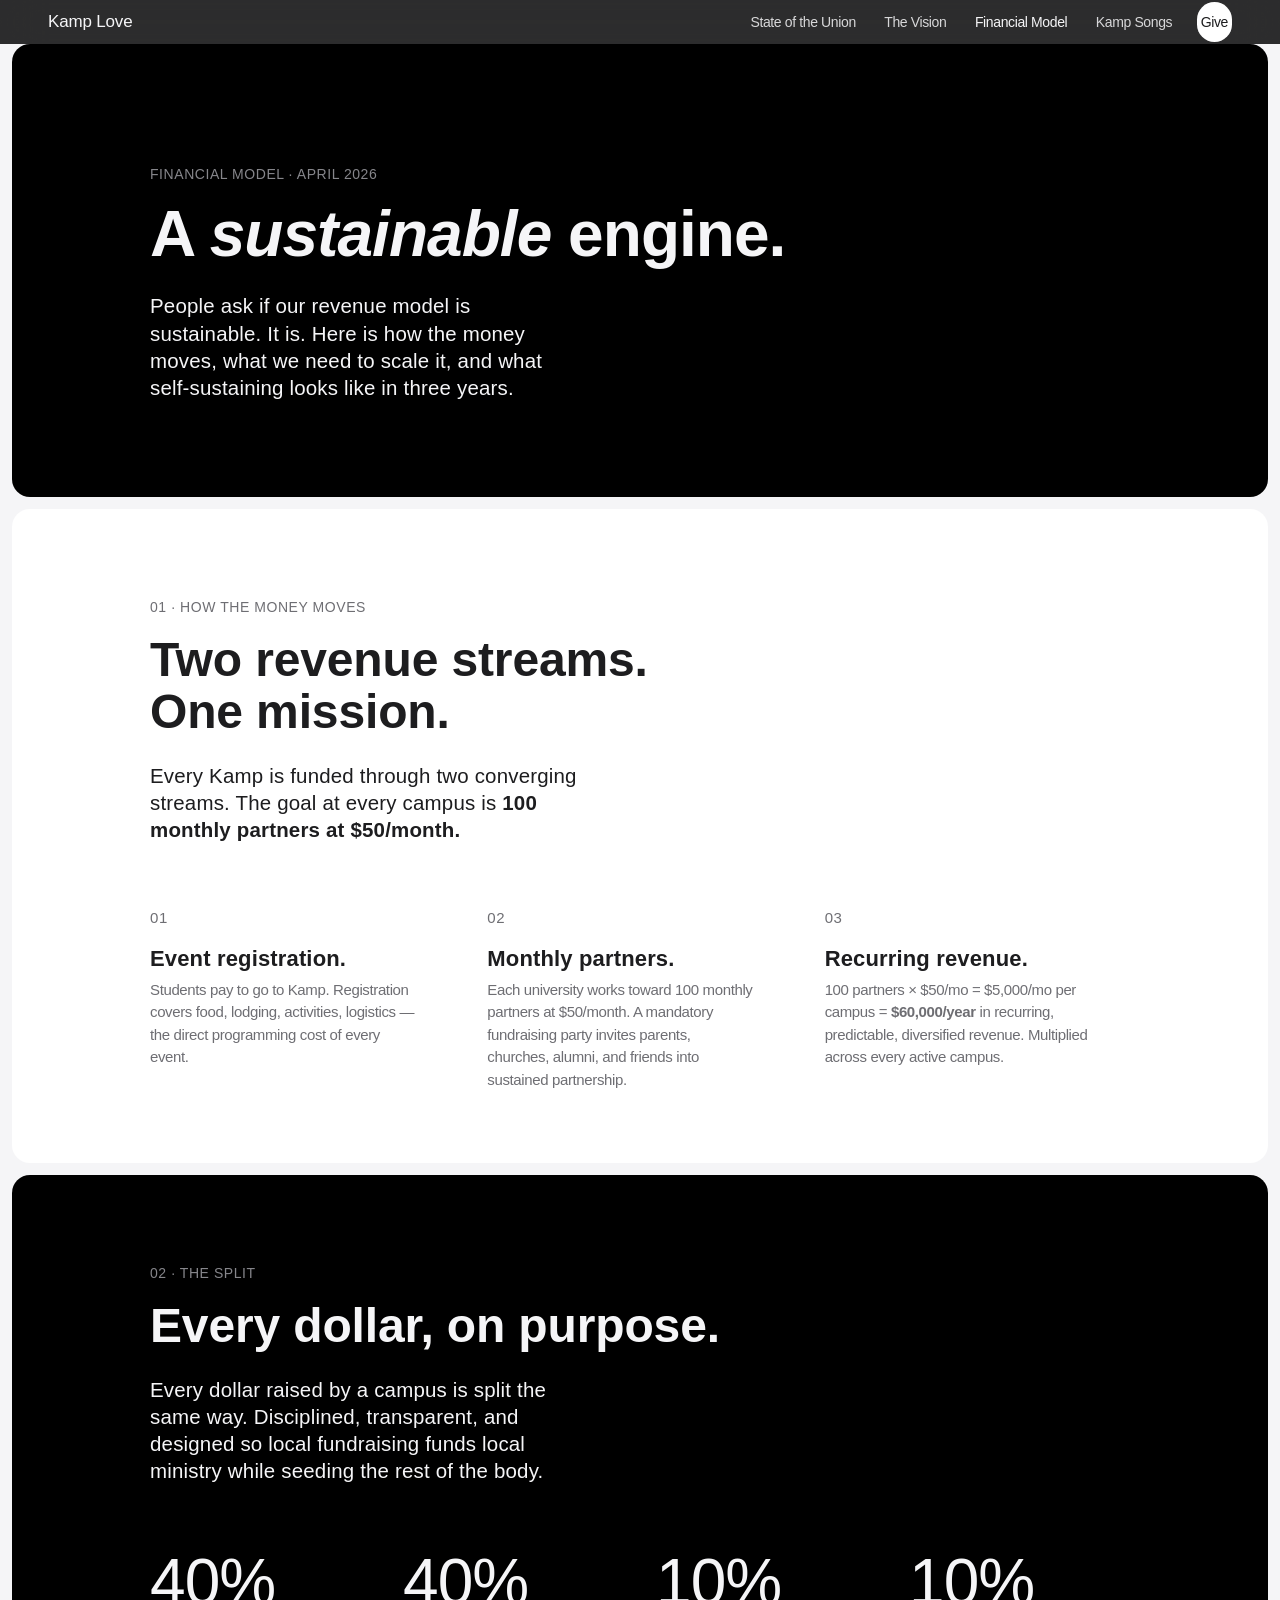
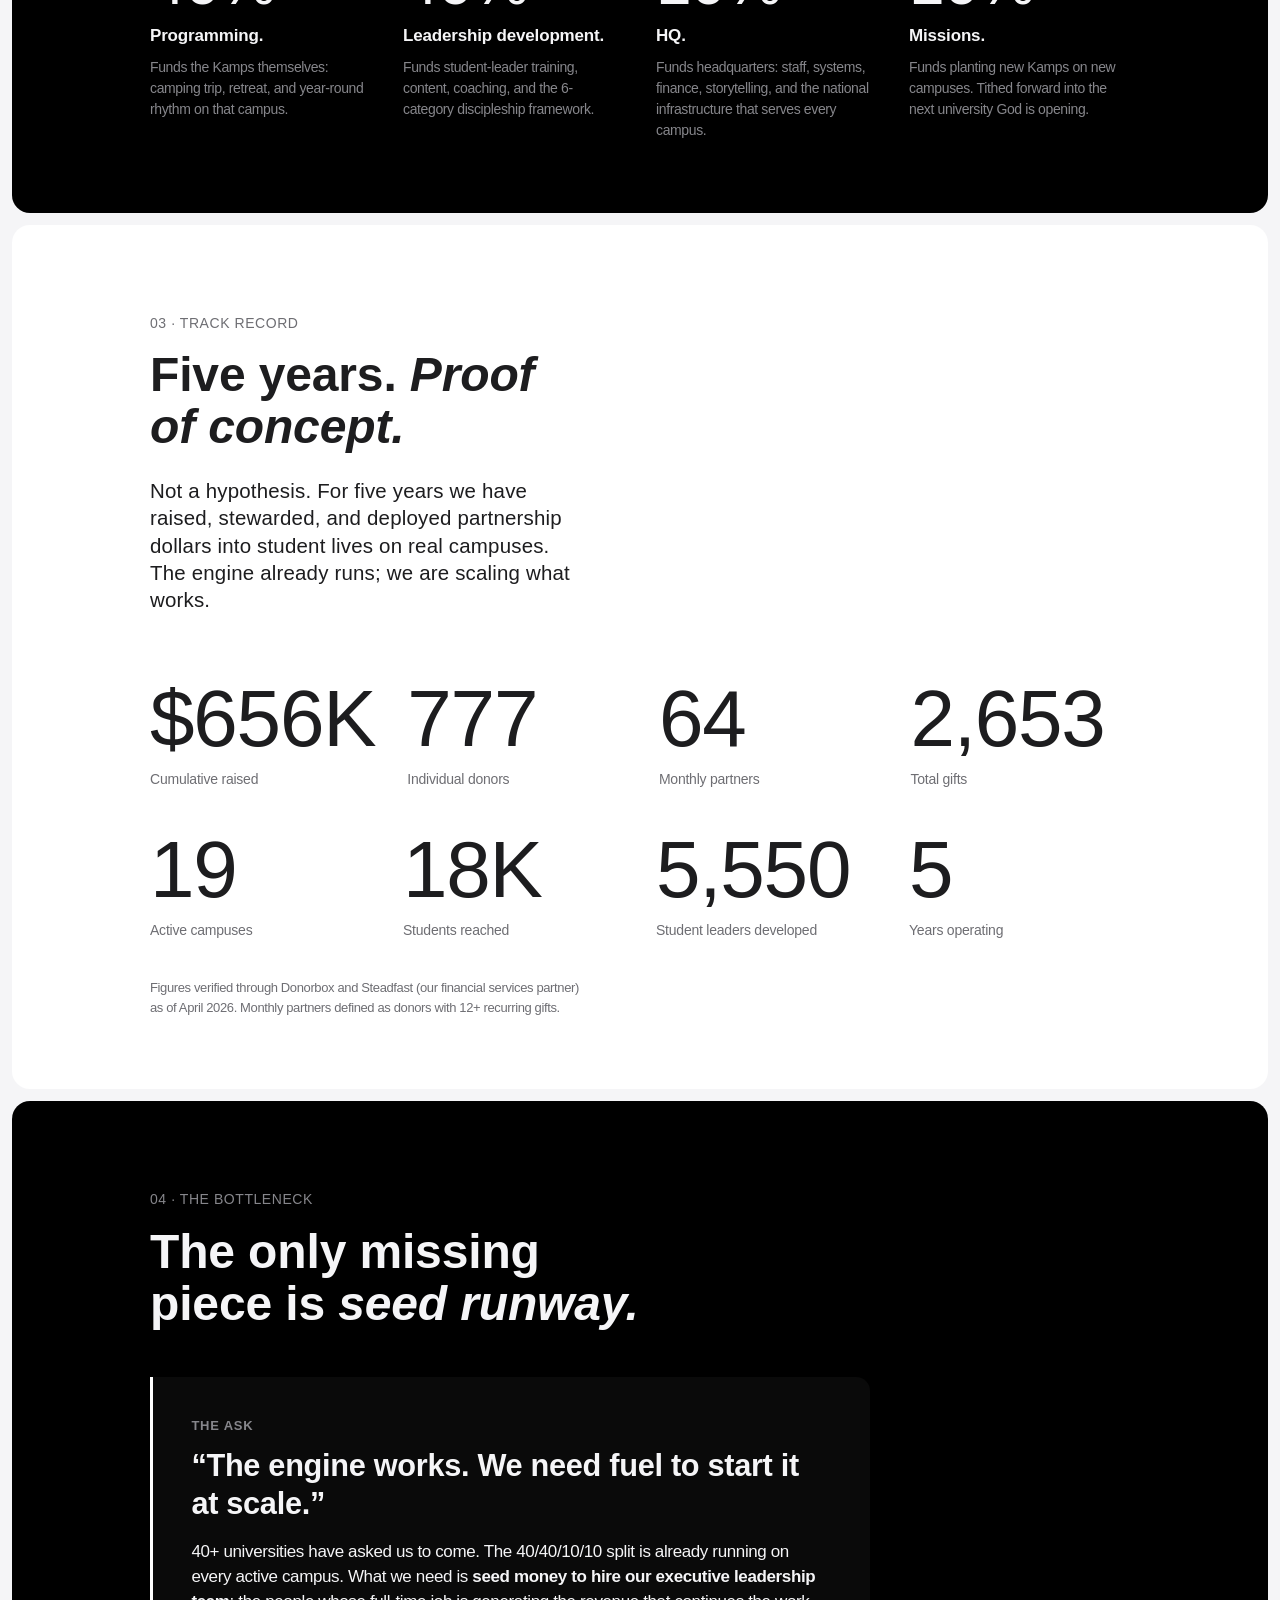
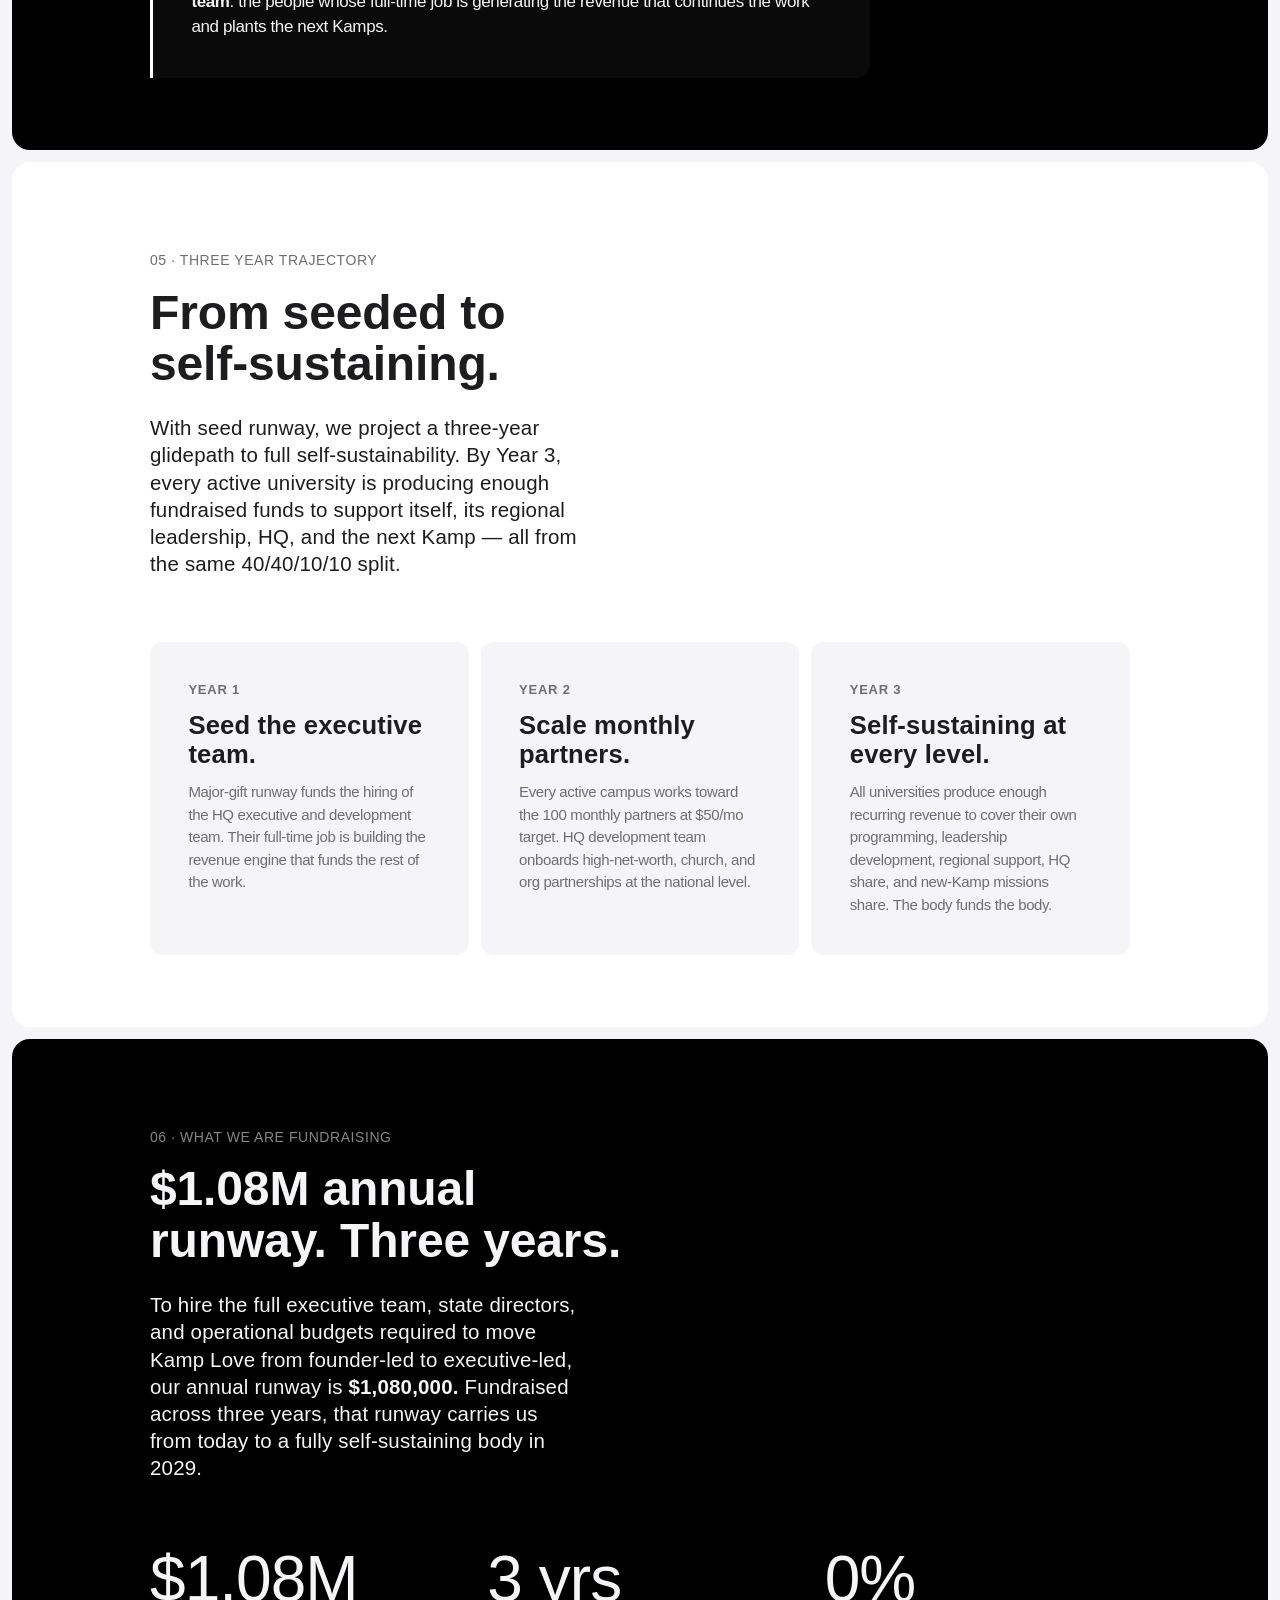
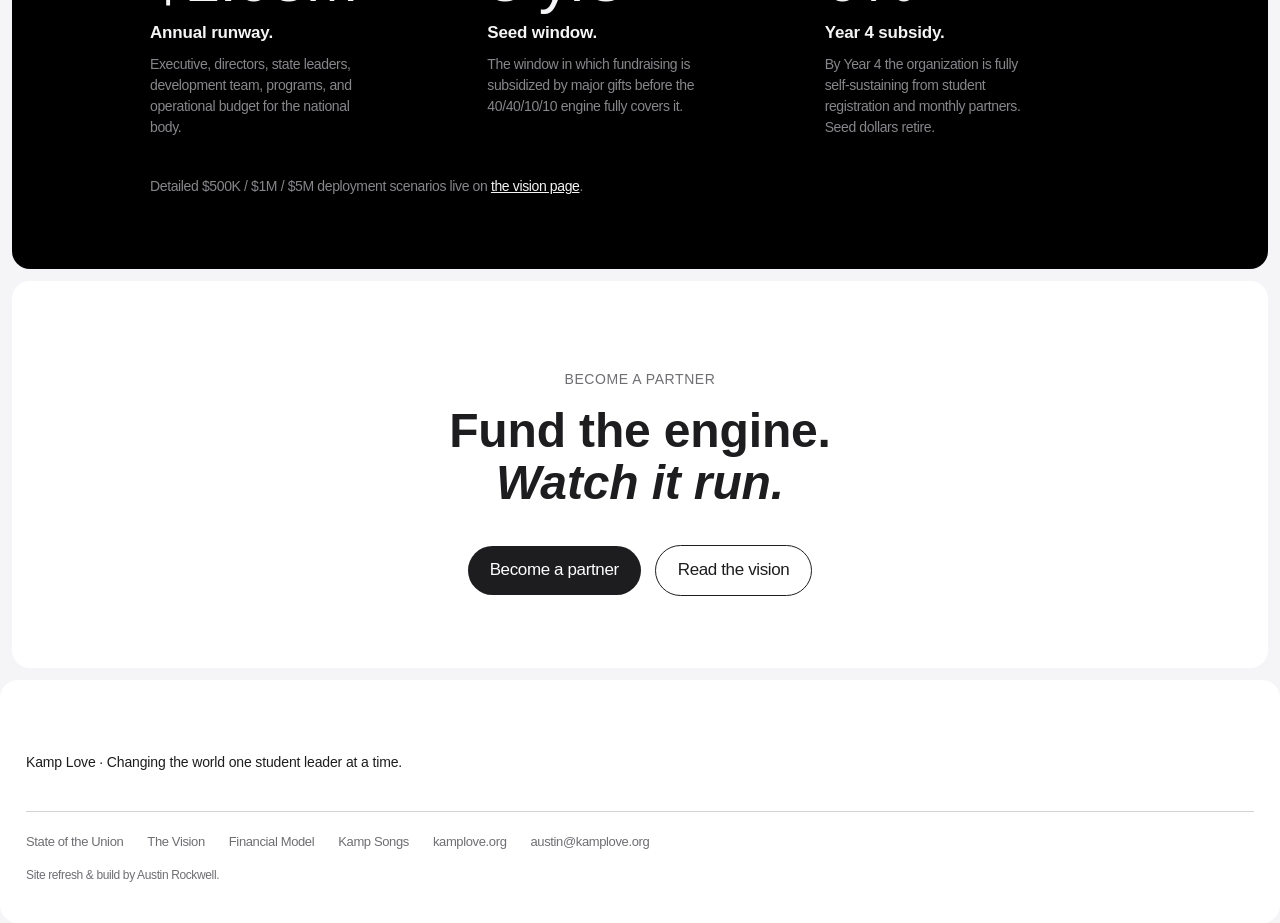
==== financial-model.html @ 6b105826 "Apply Apple-editorial taste profile redesign Rebuild all four pages (State of the Union, Vision, Fin" ====
<!doctype html>
<html lang="en">
<head>
<meta charset="utf-8">
<meta name="viewport" content="width=device-width,initial-scale=1">
<title>Kamp Love &mdash; Financial Model</title>
<meta name="description" content="The Kamp Love revenue engine. 100 monthly partners at $50/mo. The 40/40/10/10 split. A three-year glidepath to self-sustaining.">
<link rel="icon" href="https://cdn.prod.website-files.com/66d770a34f7bb47b876dfcc5/66d78a3b513117a1b3dc9fa3_okay2.png">
<link rel="stylesheet" href="style.css?v=1">
</head>
<body>

<a class="skip-link" href="#main">Skip to content</a>

<nav class="globalnav" aria-label="Global">
  <div class="globalnav-inner">
    <a href="index.html" class="globalnav-brand">Kamp Love</a>
    <button class="globalnav-toggle" aria-expanded="false" aria-controls="globalnav-menu" aria-label="Menu">
      <span></span><span></span><span></span>
    </button>
    <div class="globalnav-links" id="globalnav-menu">
      <a href="index.html">State of the Union</a>
      <a href="vision.html">The Vision</a>
      <a href="financial-model.html" class="is-current">Financial Model</a>
      <a href="kamp-songs.html">Kamp Songs</a>
      <a href="https://www.kamplove.org/give" class="globalnav-cta">Give</a>
    </div>
  </div>
</nav>

<main id="main" class="stack">

  <section class="tile dark hero">
    <div class="tile-inner">
      <p class="wordmark">Financial Model &middot; April 2026</p>
      <h1 class="headline xl">A <em>sustainable</em> engine.</h1>
      <p class="subhead">People ask if our revenue model is sustainable. It is. Here is how the money moves, what we need to scale it, and what self-sustaining looks like in three years.</p>
    </div>
  </section>

  <section class="tile">
    <div class="tile-inner">
      <p class="eyebrow">01 &middot; How The Money Moves</p>
      <h2 class="headline">Two revenue streams. One mission.</h2>
      <p class="subhead">Every Kamp is funded through two converging streams. The goal at every campus is <strong>100 monthly partners at $50/month.</strong></p>
      <div class="flow">
        <div class="step">
          <p class="spec-num">01</p>
          <h3>Event registration.</h3>
          <p>Students pay to go to Kamp. Registration covers food, lodging, activities, logistics &mdash; the direct programming cost of every event.</p>
        </div>
        <div class="step">
          <p class="spec-num">02</p>
          <h3>Monthly partners.</h3>
          <p>Each university works toward 100 monthly partners at $50/month. A mandatory fundraising party invites parents, churches, alumni, and friends into sustained partnership.</p>
        </div>
        <div class="step">
          <p class="spec-num">03</p>
          <h3>Recurring revenue.</h3>
          <p>100 partners &times; $50/mo = $5,000/mo per campus = <strong>$60,000/year</strong> in recurring, predictable, diversified revenue. Multiplied across every active campus.</p>
        </div>
      </div>
    </div>
  </section>

  <section class="tile dark">
    <div class="tile-inner">
      <p class="eyebrow">02 &middot; The Split</p>
      <h2 class="headline">Every dollar, on purpose.</h2>
      <p class="subhead">Every dollar raised by a campus is split the same way. Disciplined, transparent, and designed so local fundraising funds local ministry while seeding the rest of the body.</p>
      <div class="splits">
        <div class="b">
          <div class="pct">40%</div>
          <div class="nm">Programming.</div>
          <p>Funds the Kamps themselves: camping trip, retreat, and year-round rhythm on that campus.</p>
        </div>
        <div class="b">
          <div class="pct">40%</div>
          <div class="nm">Leadership development.</div>
          <p>Funds student-leader training, content, coaching, and the 6-category discipleship framework.</p>
        </div>
        <div class="b">
          <div class="pct">10%</div>
          <div class="nm">HQ.</div>
          <p>Funds headquarters: staff, systems, finance, storytelling, and the national infrastructure that serves every campus.</p>
        </div>
        <div class="b">
          <div class="pct">10%</div>
          <div class="nm">Missions.</div>
          <p>Funds planting new Kamps on new campuses. Tithed forward into the next university God is opening.</p>
        </div>
      </div>
    </div>
  </section>

  <section class="tile">
    <div class="tile-inner">
      <p class="eyebrow">03 &middot; Track Record</p>
      <h2 class="headline">Five years. <em>Proof of concept.</em></h2>
      <p class="subhead">Not a hypothesis. For five years we have raised, stewarded, and deployed partnership dollars into student lives on real campuses. The engine already runs; we are scaling what works.</p>
      <div class="stats">
        <div class="stat"><div class="n">$656K</div><div class="l">Cumulative raised</div></div>
        <div class="stat"><div class="n">777</div><div class="l">Individual donors</div></div>
        <div class="stat"><div class="n">64</div><div class="l">Monthly partners</div></div>
        <div class="stat"><div class="n">2,653</div><div class="l">Total gifts</div></div>
      </div>
      <div class="stats" style="margin-top:clamp(24px,3vw,40px)">
        <div class="stat"><div class="n">19</div><div class="l">Active campuses</div></div>
        <div class="stat"><div class="n">18K</div><div class="l">Students reached</div></div>
        <div class="stat"><div class="n">5,550</div><div class="l">Student leaders developed</div></div>
        <div class="stat"><div class="n">5</div><div class="l">Years operating</div></div>
      </div>
      <p class="footnote">Figures verified through Donorbox and Steadfast (our financial services partner) as of April 2026. Monthly partners defined as donors with 12+ recurring gifts.</p>
    </div>
  </section>

  <section class="tile dark">
    <div class="tile-inner">
      <p class="eyebrow">04 &middot; The Bottleneck</p>
      <h2 class="headline">The only missing piece is <em>seed runway.</em></h2>
      <div class="callout">
        <div class="tag">The Ask</div>
        <div class="big">&ldquo;The engine works. We need fuel to start it at scale.&rdquo;</div>
        <p>40+ universities have asked us to come. The 40/40/10/10 split is already running on every active campus. What we need is <strong>seed money to hire our executive leadership team</strong>: the people whose full-time job is generating the revenue that continues the work and plants the next Kamps.</p>
      </div>
    </div>
  </section>

  <section class="tile">
    <div class="tile-inner">
      <p class="eyebrow">05 &middot; Three Year Trajectory</p>
      <h2 class="headline">From seeded to self-sustaining.</h2>
      <p class="subhead">With seed runway, we project a three-year glidepath to full self-sustainability. By Year 3, every active university is producing enough fundraised funds to support itself, its regional leadership, HQ, and the next Kamp &mdash; all from the same 40/40/10/10 split.</p>
      <div class="traj">
        <div class="y">
          <div class="yr">Year 1</div>
          <div class="head">Seed the executive team.</div>
          <p>Major-gift runway funds the hiring of the HQ executive and development team. Their full-time job is building the revenue engine that funds the rest of the work.</p>
        </div>
        <div class="y">
          <div class="yr">Year 2</div>
          <div class="head">Scale monthly partners.</div>
          <p>Every active campus works toward the 100 monthly partners at $50/mo target. HQ development team onboards high-net-worth, church, and org partnerships at the national level.</p>
        </div>
        <div class="y">
          <div class="yr">Year 3</div>
          <div class="head">Self-sustaining at every level.</div>
          <p>All universities produce enough recurring revenue to cover their own programming, leadership development, regional support, HQ share, and new-Kamp missions share. The body funds the body.</p>
        </div>
      </div>
    </div>
  </section>

  <section class="tile dark">
    <div class="tile-inner">
      <p class="eyebrow">06 &middot; What We Are Fundraising</p>
      <h2 class="headline">$1.08M annual runway. Three years.</h2>
      <p class="subhead">To hire the full executive team, state directors, and operational budgets required to move Kamp Love from founder-led to executive-led, our annual runway is <strong>$1,080,000.</strong> Fundraised across three years, that runway carries us from today to a fully self-sustaining body in 2029.</p>
      <div class="splits three">
        <div class="b">
          <div class="pct">$1.08M</div>
          <div class="nm">Annual runway.</div>
          <p>Executive, directors, state leaders, development team, programs, and operational budget for the national body.</p>
        </div>
        <div class="b">
          <div class="pct">3 yrs</div>
          <div class="nm">Seed window.</div>
          <p>The window in which fundraising is subsidized by major gifts before the 40/40/10/10 engine fully covers it.</p>
        </div>
        <div class="b">
          <div class="pct">0%</div>
          <div class="nm">Year 4 subsidy.</div>
          <p>By Year 4 the organization is fully self-sustaining from student registration and monthly partners. Seed dollars retire.</p>
        </div>
      </div>
      <p class="section-note">Detailed $500K / $1M / $5M deployment scenarios live on <a href="vision.html#scenarios">the vision page</a>.</p>
    </div>
  </section>

  <section class="tile">
    <div class="tile-inner" style="text-align:center">
      <p class="eyebrow" style="text-align:center">Become a Partner</p>
      <h2 class="headline" style="margin:0 auto;max-width:22ch">Fund the engine. <em>Watch it run.</em></h2>
      <div class="cta-row" style="justify-content:center">
        <a class="pill" href="https://www.kamplove.org/give">Become a partner</a>
        <a class="pill ghost" href="vision.html">Read the vision</a>
      </div>
    </div>
  </section>

</main>

<footer class="foot">
  <div class="foot-inner">
    <p class="foot-line">Kamp Love &middot; Changing the world one student leader at a time.</p>
    <nav aria-label="Footer">
      <a href="index.html">State of the Union</a>
      <a href="vision.html">The Vision</a>
      <a href="financial-model.html">Financial Model</a>
      <a href="kamp-songs.html">Kamp Songs</a>
      <a href="https://www.kamplove.org/" target="_blank" rel="noopener">kamplove.org</a>
      <a href="mailto:austin@kamplove.org">austin@kamplove.org</a>
    </nav>
    <p class="foot-credit">Site refresh &amp; build by Austin Rockwell.</p>
  </div>
</footer>

<script src="js/site.js?v=1" defer></script>
</body>
</html>
---- style.css ----
/* Kamp Love · State of the Union — Apple-editorial register
   System fonts only. No external requests. No build step. */

:root {
  /* Apple-editorial taste profile tokens (mono-light register) */
  --bg: #f5f5f7;            /* page surface — warm gray */
  --bg-elevated: #ffffff;   /* white tiles */
  --bg-dark: #000000;
  --bg-graphite: #1d1d1f;

  --text: #1d1d1f;
  --text-on-dark: #f5f5f7;
  --dim: #6e6e73;
  --dim-on-dark: #86868b;

  --link: #1d1d1f;         /* mono-light: links = text color, underline differentiates */
  --link-hover: #424245;
  --rule: #d2d2d7;
  --rule-dark: #424245;

  --tile-radius: 18px;
  --tile-gap: 12px;
  --container-text: 653px;   /* taste-profile: reading column */
  --container-prose: 815px;
  --container: 980px;        /* media + general content */
  --container-wide: 1228px;  /* gallery */
  --container-nav: 1024px;

  --gap-component: 44px;     /* the rhythm unit */
  --gap-section: 52px;

  /* SF Pro stack — system fonts only */
  --font-display: -apple-system, BlinkMacSystemFont, "SF Pro Display",
        "Helvetica Neue", Helvetica, Arial, sans-serif;
  --font-text: -apple-system, BlinkMacSystemFont, "SF Pro Text",
        "Helvetica Neue", Helvetica, Arial, sans-serif;
  --sf: var(--font-text);

  /* Tracking tokens */
  --tk-display: -0.003em;
  --tk-display-xl: -0.015em;
  --tk-heading: 0.009em;
  --tk-body: -0.022em;
  --tk-body-lg: 0.012em;
  --tk-body-sm: -0.016em;
  --tk-eyebrow: 0.04em;

  --ease: cubic-bezier(0.22, 1, 0.36, 1);
}

*, *::before, *::after { box-sizing: border-box; margin: 0; padding: 0; }
html { -webkit-text-size-adjust: 100%; text-size-adjust: 100%; scroll-behavior: smooth; scroll-padding-top: 56px; }
body {
  font-family: var(--font-text);
  font-size: 17px;
  line-height: 1.47;
  letter-spacing: var(--tk-body);
  color: var(--text);
  background: var(--bg);
}
.tile.dark, .tile.graphite {
  -webkit-font-smoothing: antialiased;
  -moz-osx-font-smoothing: grayscale;
}
img { max-width: 100%; height: auto; display: block; }
a { color: inherit; text-decoration: none; }
button { font: inherit; cursor: pointer; background: none; border: 0; color: inherit; }
:focus-visible { outline: 2px solid var(--text); outline-offset: 3px; border-radius: 6px; }
.dark :focus-visible, .graphite :focus-visible { outline-color: #fff; }

/* SKIP LINK */
.skip-link {
  position: absolute; left: -9999px; top: 0; z-index: 200;
  background: var(--text); color: #fff;
  padding: 12px 18px; font-size: 14px; font-weight: 500;
  border-radius: 0 0 8px 0;
}
.skip-link:focus { left: 0; top: 0; }

/* GLOBAL NAV */
.globalnav {
  position: sticky; top: 0; z-index: 9999;
  background: rgba(0,0,0,0.82);
  backdrop-filter: saturate(180%) blur(20px);
  -webkit-backdrop-filter: saturate(180%) blur(20px);
  color: var(--text-on-dark);
  height: 44px;
  display: flex; align-items: center;
}
.globalnav-inner {
  max-width: var(--container-wide);
  margin: 0 auto; width: 100%;
  display: flex; align-items: center; justify-content: space-between;
  padding: 0 clamp(20px, 3vw, 22px);
  height: 100%;
  position: relative;
}
.globalnav-brand {
  font-size: clamp(15px, 1vw + 7px, 17px);
  font-weight: 500;
  letter-spacing: -0.01em;
  display: flex; align-items: center; gap: 8px;
}
.globalnav-links {
  display: flex; align-items: center;
  gap: clamp(8px, 1.6vw, 22px);
}
.globalnav-links a {
  font-size: clamp(12px, 1vw + 4px, 14px);
  font-weight: 400;
  opacity: 0.85;
  padding: 10px 4px;
  transition: opacity 0.2s ease;
  white-space: nowrap;
}
.globalnav-links a:hover, .globalnav-links a:focus-visible { opacity: 1; }
.globalnav-links a.is-current { opacity: 1; font-weight: 500; }
.globalnav-cta {
  font-size: clamp(12px, 1vw + 4px, 14px);
  background: #fff;
  color: var(--text);
  padding: 7px 14px;
  border-radius: 980px;
  font-weight: 500;
  opacity: 1 !important;
  transition: background 0.2s ease;
}
.globalnav-cta:hover { background: rgba(255,255,255,0.85); }
.globalnav-toggle {
  display: none;
  width: 36px; height: 36px;
  align-items: center; justify-content: center;
  position: relative;
}
.globalnav-toggle span {
  position: absolute; left: 8px; right: 8px; height: 1.5px;
  background: var(--text-on-dark);
  transition: transform 0.25s ease, opacity 0.2s ease, top 0.25s ease;
}
.globalnav-toggle span:nth-child(1) { top: 13px; }
.globalnav-toggle span:nth-child(2) { top: 19px; }
.globalnav-toggle span:nth-child(3) { top: 25px; }
.globalnav-toggle[aria-expanded="true"] span:nth-child(1) { top: 19px; transform: rotate(45deg); }
.globalnav-toggle[aria-expanded="true"] span:nth-child(2) { opacity: 0; }
.globalnav-toggle[aria-expanded="true"] span:nth-child(3) { top: 19px; transform: rotate(-45deg); }

@media (max-width: 980px) {
  .globalnav-toggle { display: flex; }
  .globalnav-links {
    position: absolute; top: 100%; left: 0; right: 0;
    flex-direction: column;
    align-items: stretch;
    gap: 0;
    background: rgba(0,0,0,0.96);
    backdrop-filter: saturate(180%) blur(20px);
    -webkit-backdrop-filter: saturate(180%) blur(20px);
    padding: 8px 0 16px;
    transform: translateY(-8px);
    opacity: 0; pointer-events: none;
    transition: opacity 0.2s ease, transform 0.2s ease;
  }
  .globalnav-links.is-open { transform: translateY(0); opacity: 1; pointer-events: auto; }
  .globalnav-links a {
    padding: 14px clamp(20px, 3vw, 22px);
    font-size: 17px;
    border-bottom: 1px solid rgba(255,255,255,0.08);
  }
}
@media (max-width: 480px) {
  .globalnav-cta { display: none; }
}

/* TILES — white elevated surface on warm-gray page bg */
.tile {
  background: var(--bg-elevated);
  color: var(--text);
  border-radius: var(--tile-radius);
  padding: clamp(56px, 7.5vw, 88px) clamp(20px, 3vw, 22px) clamp(44px, 6vw, 72px);
  margin-bottom: var(--tile-gap);
  overflow: hidden;
  position: relative;
}
.tile.compact {
  padding: clamp(48px, 5.5vw, 64px) clamp(20px, 3vw, 22px) clamp(40px, 5vw, 56px);
}
.tile.hero {
  padding: clamp(72px, 10vw, 120px) clamp(20px, 3vw, 22px) clamp(56px, 7.5vw, 96px);
}
.tile.hero-xl {
  padding: clamp(88px, 12vw, 140px) clamp(20px, 3vw, 22px) clamp(72px, 10vw, 120px);
}
.tile.dark { background: var(--bg-dark); color: var(--text-on-dark); }
.tile.graphite { background: var(--bg-graphite); color: var(--text-on-dark); }
.tile-inner {
  max-width: var(--container);
  margin: 0 auto;
}
.tile-inner.wide { max-width: var(--container-wide); }

.stack {
  padding: 0 clamp(0px, 1vw, 12px);
}
@media (min-width: 1080px) {
  .stack { padding: 0 clamp(8px, 1vw, 12px); }
}

/* TYPE */
.eyebrow, .wordmark {
  font-family: var(--font-text);
  font-size: 14px;
  line-height: 1.47;
  letter-spacing: var(--tk-eyebrow);
  text-transform: uppercase;
  font-weight: 400;
  color: var(--dim);
  margin-bottom: 16px;
  display: block;
}
.dark .eyebrow, .graphite .eyebrow,
.dark .wordmark, .graphite .wordmark { color: var(--dim-on-dark); }

.headline {
  font-family: var(--font-display);
  font-size: clamp(32px, 5vw, 48px);
  line-height: 1.08;
  letter-spacing: var(--tk-display);
  font-weight: 700;
  max-width: 22ch;
  text-wrap: balance;
}
.headline.xl {
  font-size: clamp(40px, 7vw, 64px);
  line-height: 1.06;
  letter-spacing: var(--tk-display-xl);
  font-weight: 700;
  max-width: 20ch;
}
.headline em { font-style: italic; font-weight: 600; }
.headline br { display: none; }
@media (min-width: 900px) { .headline br { display: inline; } }

.subhead {
  font-family: var(--font-display);
  font-size: clamp(19px, 1.6vw, 24px);
  line-height: 1.33;
  letter-spacing: 0.009em;
  font-weight: 400;
  max-width: 38ch;
  margin-top: 24px;
  color: var(--text);
}
.dark .subhead, .graphite .subhead { color: var(--text-on-dark); }

.body-text {
  font-family: var(--font-text);
  font-size: 17px;
  line-height: 1.47;
  letter-spacing: var(--tk-body);
  max-width: 653px;
}
.body-text + .body-text { margin-top: 0.7em; }
.body-text strong { font-weight: 600; }
.body-text em { font-style: italic; }
.dark .body-text, .graphite .body-text { color: var(--text-on-dark); }
@media (min-width: 1069px) {
  .body-text { font-size: 19px; line-height: 1.42; letter-spacing: var(--tk-body-lg); }
}

.spec-num {
  font-family: var(--font-text);
  font-size: 14px;
  letter-spacing: var(--tk-eyebrow);
  font-weight: 400;
  text-transform: uppercase;
  color: var(--dim);
  margin-bottom: 16px;
  line-height: 1.47;
}
.dark .spec-num, .graphite .spec-num { color: var(--dim-on-dark); }

.lede {
  font-size: clamp(19px, 1.6vw, 24px);
  line-height: 1.33;
  font-weight: 400;
  letter-spacing: -0.01em;
  max-width: 36ch;
  color: var(--text);
}
.dark .lede, .graphite .lede { color: var(--text-on-dark); }

/* CTAs */
.cta-row {
  display: flex; flex-wrap: wrap;
  gap: 14px;
  margin-top: clamp(24px, 3vw, 36px);
  align-items: center;
}
.cta {
  display: inline-flex; align-items: center;
  font-size: 17px;
  font-weight: 400;
  color: var(--text);
  padding: 12px 0;
  transition: opacity 0.2s ease;
  letter-spacing: -0.022em;
  text-decoration: underline;
  text-decoration-thickness: 0.08em;
  text-underline-offset: 0.2em;
}
.dark .cta, .graphite .cta { color: var(--text-on-dark); }
.cta:hover { opacity: 0.7; }
.cta::after { content: ' \203A'; margin-left: 4px; transition: transform 0.2s ease; }
.cta:hover::after { transform: translateX(2px); }

.pill {
  display: inline-flex; align-items: center;
  background: var(--text);
  color: #fff;
  font-size: 17px;
  font-weight: 400;
  padding: 12px 22px;
  border-radius: 980px;
  letter-spacing: -0.022em;
  text-decoration: none;
  transition: background 0.2s ease, color 0.2s ease;
}
.pill:hover { background: var(--link-hover, #424245); color: #fff; }
.dark .pill, .graphite .pill { background: #fff; color: var(--text); }
.dark .pill:hover, .graphite .pill:hover { background: rgba(255,255,255,0.85); color: var(--text); }
.pill.ghost {
  background: transparent;
  color: var(--text);
  border: 1px solid var(--text);
}
.dark .pill.ghost, .graphite .pill.ghost { color: #fff; border-color: #fff; background: transparent; }
.pill.ghost:hover { background: var(--text); color: #fff; }
.dark .pill.ghost:hover, .graphite .pill.ghost:hover { background: #fff; color: var(--text); }

/* SPECS GRID 4 → 2 → 1 */
.specs {
  display: grid;
  grid-template-columns: repeat(4, 1fr);
  gap: clamp(20px, 2.5vw, 32px);
  margin-top: clamp(40px, 5vw, 64px);
}
.specs > div h3 {
  font-family: var(--font-display);
  font-size: clamp(22px, 1.6vw, 28px);
  line-height: 1.14;
  letter-spacing: 0.007em;
  font-weight: 600;
  margin-bottom: 8px;
}
.specs > div p {
  font-family: var(--font-text);
  font-size: 14px;
  line-height: 1.43;
  letter-spacing: var(--tk-body-sm);
  color: var(--dim);
  max-width: 32ch;
}
.dark .specs > div p, .graphite .specs > div p { color: var(--dim-on-dark); }
@media (max-width: 734px) { .specs { grid-template-columns: 1fr 1fr; gap: 32px; } }
@media (max-width: 480px) { .specs { grid-template-columns: 1fr; } }

/* STATS */
.stats {
  display: grid;
  grid-template-columns: repeat(4, 1fr);
  gap: clamp(20px, 2.5vw, 32px);
  margin-top: clamp(40px, 5vw, 64px);
}
.stat .n {
  font-family: var(--font-display);
  font-size: clamp(48px, 6.5vw, 80px);
  line-height: 1.05;
  letter-spacing: var(--tk-display-xl);
  font-weight: 300; /* taste-profile: dramatic stats use weight 300 at display sizes */
  color: var(--text);
  font-variant-numeric: tabular-nums;
  margin-bottom: 8px;
}
.dark .stat .n, .graphite .stat .n { color: var(--text-on-dark); }
.stat .l {
  font-family: var(--font-text);
  font-size: 14px;
  letter-spacing: var(--tk-body-sm);
  line-height: 1.43;
  font-weight: 400;
  color: var(--dim);
}
.dark .stat .l, .graphite .stat .l { color: var(--dim-on-dark); }
@media (max-width: 734px) { .stats { grid-template-columns: 1fr 1fr; gap: 36px; } }
@media (max-width: 480px) { .stats { grid-template-columns: 1fr 1fr; gap: 28px; } .stat .n { font-size: 44px; } }

/* CAMPUS CHIPS */
.chips {
  display: flex; flex-wrap: wrap; gap: 8px;
  margin-top: clamp(36px, 4vw, 48px);
  list-style: none;
}
.chips li {
  font-size: 14px;
  font-weight: 400;
  letter-spacing: -0.01em;
  padding: 8px 14px;
  border: 1px solid var(--rule-dark);
  border-radius: 980px;
  color: var(--text-on-dark);
  white-space: nowrap;
}
.tile.cream .chips li, .tile:not(.dark):not(.graphite) .chips li {
  border-color: var(--rule);
  color: var(--text);
}

/* ROW-2 / SPLIT */
.row-2 {
  display: grid;
  grid-template-columns: 1fr 1fr;
  gap: var(--tile-gap);
}
@media (max-width: 734px) { .row-2 { grid-template-columns: 1fr; } }

/* SPLIT — 50/50 inside a tile (copy + image) */
.split {
  display: grid;
  grid-template-columns: 1fr 1fr;
  gap: clamp(32px, 5vw, 64px);
  align-items: center;
}
.split.reverse .split-copy { order: 2; }
.split.reverse .split-media { order: 1; }
.split-media img {
  width: 100%; aspect-ratio: 4 / 3;
  object-fit: cover;
  border-radius: 14px;
}
@media (max-width: 880px) { .split, .split.reverse { grid-template-columns: 1fr; } .split.reverse .split-copy, .split.reverse .split-media { order: 0; } }

/* QUOTE */
.quote {
  max-width: 28ch;
  margin: 0 auto;
  text-align: center;
}
.quote blockquote {
  font-size: clamp(28px, 4vw, 48px);
  line-height: 1.18;
  letter-spacing: -0.01em;
  font-weight: 500;
  text-wrap: balance;
}
.quote .attrib {
  margin-top: clamp(20px, 2vw, 28px);
  font-size: 14px;
  letter-spacing: 0.02em;
  color: var(--dim);
}
.dark .quote .attrib, .graphite .quote .attrib { color: var(--dim-on-dark); }

/* ORDERED LIST */
.ol-vision {
  list-style: none;
  counter-reset: v;
  max-width: 720px;
  margin-top: clamp(36px, 4vw, 48px);
}
.ol-vision li {
  counter-increment: v;
  position: relative;
  padding: 24px 0 24px 64px;
  border-top: 1px solid var(--rule);
  font-size: 17px;
  line-height: 1.47;
  max-width: 60ch;
}
.dark .ol-vision li, .graphite .ol-vision li { border-top-color: var(--rule-dark); }
.ol-vision li:last-child { border-bottom: 1px solid var(--rule); }
.dark .ol-vision li:last-child, .graphite .ol-vision li:last-child { border-bottom-color: var(--rule-dark); }
.ol-vision li::before {
  content: counter(v, decimal-leading-zero);
  position: absolute; left: 0; top: 24px;
  font-size: 13px;
  letter-spacing: 0.06em;
  font-variant-numeric: tabular-nums;
  color: var(--dim);
  font-weight: 600;
}
.dark .ol-vision li::before, .graphite .ol-vision li::before { color: var(--dim-on-dark); }
.ol-vision li strong { font-weight: 600; }

/* ORG CHART (2-col table) */
.org {
  display: grid;
  grid-template-columns: minmax(180px, 1fr) 2fr;
  border-top: 1px solid var(--rule-dark);
  margin-top: 16px;
  margin-bottom: 24px;
}
.tile:not(.dark):not(.graphite) .org { border-top-color: var(--rule); }
.org .cell {
  padding: 16px 12px 16px 0;
  border-bottom: 1px solid var(--rule-dark);
  font-size: 16px;
  line-height: 1.4;
}
.tile:not(.dark):not(.graphite) .org .cell { border-bottom-color: var(--rule); }
.org .cell.name { font-weight: 600; }
.org .cell.role { color: var(--dim-on-dark); }
.tile:not(.dark):not(.graphite) .org .cell.role { color: var(--dim); }
@media (max-width: 600px) { .org { grid-template-columns: 1fr; } .org .cell { padding: 8px 0; border-bottom: 0; } .org .cell.name { padding-top: 16px; border-top: 1px solid var(--rule-dark); font-weight: 600; } .tile:not(.dark):not(.graphite) .org .cell.name { border-top-color: var(--rule); } .org .cell.role { padding-bottom: 16px; } }

.section-sub {
  font-size: clamp(20px, 1.8vw, 24px);
  line-height: 1.21;
  font-weight: 600;
  letter-spacing: -0.01em;
  margin-top: clamp(36px, 4vw, 48px);
  margin-bottom: 4px;
}

/* BUDGET ROWS */
.budget {
  margin-top: clamp(32px, 4vw, 48px);
  border-top: 1px solid var(--rule);
}
.dark .budget, .graphite .budget { border-top-color: var(--rule-dark); }
.budget .row {
  display: grid;
  grid-template-columns: 1fr auto;
  gap: 24px;
  padding: 16px 0;
  border-bottom: 1px solid var(--rule);
  font-size: 17px;
  line-height: 1.4;
}
.dark .budget .row, .graphite .budget .row { border-bottom-color: var(--rule-dark); }
.budget .row .amt {
  font-variant-numeric: tabular-nums;
  font-weight: 500;
}
.budget .total { font-weight: 600; padding-top: 24px; padding-bottom: 24px; }
.budget .total .amt { font-family: var(--font-display); font-size: clamp(28px, 2.5vw, 40px); font-weight: 300; letter-spacing: var(--tk-display-xl); color: var(--text); }
.dark .budget .total .amt, .graphite .budget .total .amt { color: var(--text-on-dark); }

/* SCENARIOS */
.scenarios {
  display: grid;
  grid-template-columns: repeat(3, 1fr);
  gap: var(--tile-gap);
  margin-top: clamp(40px, 5vw, 64px);
}
.scenario {
  background: rgba(255,255,255,0.04);
  border: 1px solid var(--rule-dark);
  border-radius: 14px;
  padding: clamp(28px, 3vw, 40px);
}
.tile:not(.dark):not(.graphite) .scenario {
  background: var(--bg);
  border-color: var(--rule);
}
.scenario .tier {
  font-size: 13px; letter-spacing: 0.06em; text-transform: uppercase;
  font-weight: 600; color: var(--dim); margin-bottom: 12px;
}
.dark .scenario .tier, .graphite .scenario .tier { color: var(--dim-on-dark); }
.scenario .amt {
  font-family: var(--font-display);
  font-size: clamp(36px, 5vw, 56px);
  font-weight: 300;
  letter-spacing: var(--tk-display-xl);
  line-height: 1.05;
  margin-bottom: 20px;
  font-variant-numeric: tabular-nums;
}
.scenario ul { list-style: none; }
.scenario li {
  font-size: 15px;
  line-height: 1.5;
  padding: 10px 0;
  border-top: 1px solid var(--rule-dark);
}
.tile:not(.dark):not(.graphite) .scenario li { border-top-color: var(--rule); }
.scenario li:first-child { border-top: 0; padding-top: 0; }
@media (max-width: 880px) { .scenarios { grid-template-columns: 1fr; } }

/* FLOW STEPS (3-up) */
.flow {
  display: grid;
  grid-template-columns: repeat(3, 1fr);
  gap: clamp(20px, 2.5vw, 32px);
  margin-top: clamp(40px, 5vw, 64px);
}
.flow .step h3 {
  font-family: var(--font-display);
  font-size: clamp(22px, 1.6vw, 28px);
  font-weight: 600;
  letter-spacing: 0.007em;
  line-height: 1.14;
  margin-bottom: 8px;
}
.flow .step p {
  font-size: 15px; line-height: 1.5;
  color: var(--dim);
  max-width: 32ch;
}
.dark .flow .step p, .graphite .flow .step p { color: var(--dim-on-dark); }
@media (max-width: 880px) { .flow { grid-template-columns: 1fr; gap: 32px; } }

/* SPLITS (4-up percentages) */
.splits {
  display: grid;
  grid-template-columns: repeat(4, 1fr);
  gap: clamp(20px, 2.5vw, 32px);
  margin-top: clamp(40px, 5vw, 64px);
}
.splits.three { grid-template-columns: repeat(3, 1fr); }
.splits .b .pct {
  font-family: var(--font-display);
  font-size: clamp(40px, 5vw, 64px);
  font-weight: 300; /* taste-profile: dramatic single-statement weight */
  line-height: 1.05;
  letter-spacing: var(--tk-display-xl);
  color: var(--text);
  margin-bottom: 8px;
  font-variant-numeric: tabular-nums;
}
.dark .splits .b .pct, .graphite .splits .b .pct { color: var(--text-on-dark); }
.splits .b .nm {
  font-size: 17px;
  font-weight: 600;
  margin-bottom: 8px;
  letter-spacing: -0.01em;
}
.splits .b p {
  font-size: 14px; line-height: 1.5;
  color: var(--dim);
  max-width: 28ch;
}
.dark .splits .b p, .graphite .splits .b p { color: var(--dim-on-dark); }
@media (max-width: 880px) { .splits, .splits.three { grid-template-columns: 1fr 1fr; } }
@media (max-width: 480px) { .splits, .splits.three { grid-template-columns: 1fr; gap: 32px; } }

/* TRAJECTORY (year picker) */
.trajectory {
  margin-top: clamp(40px, 5vw, 64px);
}
.year-nav {
  display: flex; flex-wrap: wrap; gap: 6px;
  margin-bottom: clamp(28px, 3vw, 40px);
}
.year-nav button {
  font-size: 14px;
  letter-spacing: -0.01em;
  padding: 8px 16px;
  border-radius: 980px;
  color: var(--text-on-dark);
  border: 1px solid var(--rule-dark);
  font-variant-numeric: tabular-nums;
  transition: background 0.2s ease, border-color 0.2s ease;
}
.year-nav button[aria-selected="true"] {
  background: #fff; color: var(--text); border-color: #fff;
}
.year-data {
  display: grid; grid-template-columns: repeat(4, 1fr);
  gap: clamp(20px, 2.5vw, 32px);
}
.year-data .y .big {
  font-family: var(--font-display);
  font-size: clamp(44px, 5.5vw, 64px);
  font-weight: 300; line-height: 1.05;
  letter-spacing: var(--tk-display-xl);
  color: var(--text-on-dark);
  font-variant-numeric: tabular-nums;
  margin-bottom: 8px;
}
.year-data .y .lbl {
  font-size: 14px; color: var(--dim-on-dark);
}
@media (max-width: 734px) { .year-data { grid-template-columns: 1fr 1fr; gap: 32px; } }

/* THREE-YEAR TRAJ (cards) */
.traj {
  display: grid; grid-template-columns: repeat(3, 1fr);
  gap: var(--tile-gap);
  margin-top: clamp(40px, 5vw, 64px);
}
.traj .y {
  background: var(--bg);
  border-radius: 12px;
  padding: clamp(28px, 3vw, 40px);
}
.dark .traj .y, .graphite .traj .y {
  background: rgba(255,255,255,0.04);
  border: 1px solid var(--rule-dark);
}
.traj .yr {
  font-size: 13px; letter-spacing: 0.06em; text-transform: uppercase;
  font-weight: 600; color: var(--dim); margin-bottom: 12px;
}
.dark .traj .yr, .graphite .traj .yr { color: var(--dim-on-dark); }
.traj .head {
  font-family: var(--font-display);
  font-size: clamp(22px, 2vw, 28px);
  font-weight: 600;
  letter-spacing: 0.007em;
  line-height: 1.14;
  margin-bottom: 12px;
}
.traj .y p { font-size: 15px; line-height: 1.5; color: var(--dim); }
.dark .traj .y p, .graphite .traj .y p { color: var(--dim-on-dark); }
@media (max-width: 880px) { .traj { grid-template-columns: 1fr; } }

/* CALLOUT */
.callout {
  background: rgba(255,255,255,0.04);
  border-left: 3px solid #fff;
  padding: clamp(28px, 3vw, 40px);
  border-radius: 0 14px 14px 0;
  margin-top: clamp(36px, 4vw, 48px);
  max-width: 720px;
}
.tile:not(.dark):not(.graphite) .callout {
  background: var(--bg);
  border-left-color: var(--text);
}
.callout .tag {
  font-size: 13px; letter-spacing: 0.06em; text-transform: uppercase;
  font-weight: 600; color: var(--dim-on-dark); margin-bottom: 12px;
}
.tile:not(.dark):not(.graphite) .callout .tag { color: var(--dim); }
.callout .big {
  font-size: clamp(22px, 2.4vw, 32px);
  line-height: 1.25;
  font-weight: 600;
  letter-spacing: -0.01em;
  margin-bottom: 16px;
}

/* OPP-GRID (two doors) */
.opp-grid {
  display: grid; grid-template-columns: 1fr 1fr;
  gap: var(--tile-gap);
  margin-top: clamp(40px, 5vw, 64px);
}
.opp {
  background: var(--bg);
  border-radius: 12px;
  padding: clamp(28px, 3vw, 40px);
}
.dark .opp, .graphite .opp { background: rgba(255,255,255,0.04); border: 1px solid var(--rule-dark); }
.opp .tag {
  font-size: 13px; letter-spacing: 0.06em; text-transform: uppercase;
  font-weight: 600; color: var(--dim); margin-bottom: 12px;
}
.dark .opp .tag, .graphite .opp .tag { color: var(--dim-on-dark); }
.opp h3 {
  font-size: clamp(22px, 2.4vw, 32px);
  font-weight: 600; letter-spacing: -0.01em;
  margin-bottom: 12px;
}
.opp p { font-size: 15px; line-height: 1.5; color: var(--dim); }
.dark .opp p, .graphite .opp p { color: var(--dim-on-dark); }
@media (max-width: 734px) { .opp-grid { grid-template-columns: 1fr; } }

/* PHOTO GRID */
.photo-grid {
  display: grid;
  grid-template-columns: repeat(4, 1fr);
  gap: 8px;
  margin-top: clamp(36px, 4vw, 48px);
}
.photo-grid a {
  position: relative;
  display: block;
  aspect-ratio: 4 / 3;
  border-radius: 12px;
  overflow: hidden;
  background: var(--bg-secondary);
}
.photo-grid img {
  width: 100%; height: 100%; object-fit: cover;
  transition: transform 0.4s ease;
}
.photo-grid a:hover img { transform: scale(1.04); }
.photo-grid figcaption {
  position: absolute; left: 12px; bottom: 12px;
  font-size: 13px; font-weight: 500; letter-spacing: -0.01em;
  color: #fff;
  text-shadow: 0 1px 8px rgba(0,0,0,0.6);
}
.photo-grid-caption {
  margin-top: 20px;
  font-size: 14px;
  color: var(--dim);
}
.tile:not(.dark):not(.graphite) .photo-grid-caption a { color: var(--text); text-decoration: underline; }
@media (max-width: 880px) { .photo-grid { grid-template-columns: 1fr 1fr; } }
@media (max-width: 480px) { .photo-grid { grid-template-columns: 1fr; } }

/* PHOTO STRIP (4 thumbs in a row inside dark tile) */
.photo-strip {
  display: grid; grid-template-columns: repeat(4, 1fr);
  gap: 8px;
  margin-top: clamp(36px, 4vw, 48px);
}
.photo-strip img {
  width: 100%; aspect-ratio: 1 / 1; object-fit: cover;
  border-radius: 12px;
}
@media (max-width: 734px) { .photo-strip { grid-template-columns: 1fr 1fr; } }

/* CALCULATOR */
.calc {
  max-width: 560px;
  margin: clamp(40px, 5vw, 64px) auto 0;
  text-align: center;
}
.calc-display {
  font-family: var(--font-display);
  font-size: clamp(56px, 8vw, 80px);
  font-weight: 300;
  letter-spacing: var(--tk-display-xl);
  line-height: 1.05;
  font-variant-numeric: tabular-nums;
  color: var(--text);
  margin-bottom: 8px;
}
.dark .calc-display, .graphite .calc-display { color: var(--text-on-dark); }
.dark .calc-display-lbl, .graphite .calc-display-lbl { color: var(--dim-on-dark); }
.dark .calc-impact, .graphite .calc-impact { color: var(--text-on-dark); }
.dark .calc-impact strong, .graphite .calc-impact strong { color: var(--text-on-dark); }
.dark .calc-range-labels, .graphite .calc-range-labels { color: var(--dim-on-dark); }
.calc-display-lbl {
  font-size: 14px;
  color: var(--dim);
  margin-bottom: 24px;
  display: block;
}
.calc-slider {
  width: 100%;
  -webkit-appearance: none;
  appearance: none;
  background: transparent;
  height: 24px;
  margin: 8px 0 12px;
}
.calc-slider::-webkit-slider-runnable-track {
  height: 4px; background: var(--rule); border-radius: 2px;
}
.calc-slider::-moz-range-track {
  height: 4px; background: var(--rule); border-radius: 2px;
}
.calc-slider::-webkit-slider-thumb {
  -webkit-appearance: none;
  width: 24px; height: 24px;
  background: var(--text);
  border-radius: 50%;
  margin-top: -10px;
  cursor: pointer;
  border: 2px solid #fff;
  box-shadow: 0 2px 8px rgba(0,0,0,0.15);
}
.calc-slider::-moz-range-thumb {
  width: 24px; height: 24px; background: var(--text);
  border-radius: 50%; cursor: pointer; border: 2px solid #fff;
  box-shadow: 0 2px 8px rgba(0,0,0,0.15);
}
.dark .calc-slider::-webkit-slider-thumb,
.graphite .calc-slider::-webkit-slider-thumb { background: #fff; border-color: var(--text); }
.dark .calc-slider::-moz-range-thumb,
.graphite .calc-slider::-moz-range-thumb { background: #fff; border-color: var(--text); }
.calc-range-labels {
  display: flex; justify-content: space-between;
  font-size: 13px; color: var(--dim);
  margin-bottom: 24px;
}
.calc-impact {
  display: block;
  font-size: clamp(17px, 1.6vw, 21px);
  line-height: 1.4;
  letter-spacing: -0.01em;
  color: var(--text);
  min-height: 60px;
  max-width: 28ch; margin: 0 auto;
}
.calc-impact strong { font-weight: 600; color: var(--text); }

/* PHOTO TILE (full-bleed dark with overlay) */
.photo-tile {
  min-height: clamp(420px, 60vw, 560px);
  position: relative;
  display: flex; align-items: flex-end;
  padding: clamp(56px, 8vw, 96px) clamp(22px, 5vw, 64px);
  text-align: left;
  background-image:
    radial-gradient(circle at 30% 30%, rgba(41,151,255,0.28) 0%, transparent 55%),
    radial-gradient(circle at 75% 70%, rgba(178,94,68,0.24) 0%, transparent 50%),
    linear-gradient(160deg, #1d1d1f 0%, #000 100%);
  color: #fff;
}
.photo-tile::before {
  content: ''; position: absolute; inset: 0;
  background: linear-gradient(to top, rgba(0,0,0,0.6) 0%, rgba(0,0,0,0.15) 50%, rgba(0,0,0,0.3) 100%);
  pointer-events: none;
}
.photo-tile-content { position: relative; z-index: 1; max-width: 720px; }

/* SPOTIFY EMBED */
.album-frame {
  max-width: 720px;
  margin: clamp(36px, 4vw, 56px) auto 0;
}
.album-meta {
  display: grid; grid-template-columns: 1fr auto;
  gap: 16px; align-items: baseline;
  padding-bottom: 20px; margin-bottom: 20px;
  border-bottom: 1px solid var(--rule-dark);
}
.album-meta .title {
  font-size: clamp(24px, 2.4vw, 32px);
  font-weight: 600;
  letter-spacing: -0.01em;
  font-style: italic;
}
.album-meta .tag {
  font-size: 13px; letter-spacing: 0.04em;
  text-transform: uppercase;
  color: var(--dim-on-dark);
  white-space: nowrap;
}
.embed-wrap {
  border-radius: 14px; overflow: hidden;
  background: #1d1d1f;
  box-shadow: 0 30px 60px -20px rgba(0,0,0,0.6);
}
.embed-wrap iframe {
  display: block; width: 100%; height: 720px; border: 0;
}
@media (max-width: 640px) { .embed-wrap iframe { height: 620px; } }
.album-caption {
  margin-top: 20px;
  font-size: 13px; letter-spacing: 0.04em; text-transform: uppercase;
  color: var(--dim-on-dark);
  text-align: center;
}

/* PLATFORM ROW */
.platforms {
  display: grid;
  grid-template-columns: 1fr 1fr;
  margin-top: clamp(28px, 3vw, 40px);
  border-top: 1px solid var(--rule-dark);
}
.tile:not(.dark):not(.graphite) .platforms { border-top-color: var(--rule); }
.platforms a {
  display: flex; justify-content: space-between; align-items: center;
  padding: 18px 0;
  font-size: 17px;
  border-bottom: 1px solid var(--rule-dark);
  transition: padding 0.2s ease;
}
.tile:not(.dark):not(.graphite) .platforms a { border-bottom-color: var(--rule); }
.platforms a + a { border-left: 1px solid var(--rule-dark); padding-left: 24px; }
.tile:not(.dark):not(.graphite) .platforms a + a { border-left-color: var(--rule); }
.platforms a:hover .arrow { transform: translateX(3px); opacity: 1; }
.platforms .arrow {
  font-size: 13px; letter-spacing: 0.06em; text-transform: uppercase;
  color: var(--dim-on-dark);
  opacity: 0.7;
  transition: opacity 0.2s ease, transform 0.2s ease;
}
.tile:not(.dark):not(.graphite) .platforms .arrow { color: var(--dim); }
@media (max-width: 600px) {
  .platforms { grid-template-columns: 1fr; }
  .platforms a + a { border-left: 0; padding-left: 0; }
}

/* DEPARTMENTS / CARDS GRID */
.cards-2 { display: grid; grid-template-columns: 1fr 1fr; gap: var(--tile-gap); margin-top: var(--gap-component); }
.cards-3 { display: grid; grid-template-columns: repeat(3, 1fr); gap: var(--tile-gap); margin-top: var(--gap-component); }
.cards-4 { display: grid; grid-template-columns: repeat(4, 1fr); gap: var(--tile-gap); margin-top: var(--gap-component); }
.card {
  background: var(--bg);
  border-radius: 12px;
  padding: clamp(24px, 2.5vw, 32px);
}
.dark .card, .graphite .card {
  background: rgba(255,255,255,0.04);
  border: 1px solid var(--rule-dark);
}
.card h3 {
  font-family: var(--font-display);
  font-size: 21px;
  font-weight: 600;
  letter-spacing: 0.011em;
  line-height: 1.38;
  margin-bottom: 8px;
}
.card p {
  font-family: var(--font-text);
  font-size: 14px;
  line-height: 1.43;
  letter-spacing: var(--tk-body-sm);
  color: var(--dim);
}
.dark .card p, .graphite .card p { color: var(--dim-on-dark); }
@media (max-width: 880px) { .cards-2, .cards-3, .cards-4 { grid-template-columns: 1fr 1fr; } }
@media (max-width: 600px) { .cards-2, .cards-3, .cards-4 { grid-template-columns: 1fr; } }

/* FOOTNOTE */
.footnote {
  font-size: 13px;
  line-height: 1.5;
  color: var(--dim);
  max-width: 60ch;
  margin-top: clamp(28px, 3vw, 40px);
}
.dark .footnote, .graphite .footnote { color: var(--dim-on-dark); }
.section-note {
  font-size: 14px; color: var(--dim);
  margin-top: clamp(28px, 3vw, 40px);
}
.dark .section-note, .graphite .section-note { color: var(--dim-on-dark); }
.section-note a { color: var(--text); text-decoration: underline; }
.dark .section-note a, .graphite .section-note a { color: var(--text-on-dark); }

/* FOOTER */
footer.foot {
  background: var(--bg-elevated);
  color: var(--dim);
  padding: clamp(48px, 6vw, 72px) clamp(20px, 3vw, 22px) clamp(28px, 3vw, 40px);
  margin-top: var(--tile-gap);
  border-radius: var(--tile-radius);
}
footer.foot .foot-inner {
  max-width: var(--container-wide);
  margin: 0 auto;
}
footer.foot .foot-line {
  font-size: 14px;
  letter-spacing: -0.01em;
  margin-bottom: clamp(28px, 3vw, 40px);
  color: var(--text);
}
footer.foot nav {
  display: flex; flex-wrap: wrap;
  gap: 8px 24px;
  font-size: 13px;
  padding-top: 20px;
  border-top: 1px solid var(--rule);
}
footer.foot nav a:hover { color: var(--text); }
footer.foot .foot-credit {
  margin-top: 16px;
  font-size: 12px;
  color: var(--dim);
}
footer.foot .foot-credit a { color: var(--text); text-decoration: underline; }

/* SCROLL-REVEAL — must match hiding-rule specificity */
@media (prefers-reduced-motion: no-preference) {
  .js-anim .tile,
  .js-anim .specs > div,
  .js-anim .stats .stat,
  .js-anim .cards-2 > .card,
  .js-anim .cards-3 > .card,
  .js-anim .cards-4 > .card,
  .js-anim .splits > .b,
  .js-anim .traj > .y,
  .js-anim .scenarios > .scenario,
  .js-anim .ol-vision > li,
  .js-anim .flow > .step,
  .js-anim .opp-grid > .opp {
    opacity: 0;
    transform: translateY(20px);
    transition: opacity 0.7s cubic-bezier(0.22, 1, 0.36, 1),
                transform 0.7s cubic-bezier(0.22, 1, 0.36, 1);
  }
  .js-anim .tile.in-view,
  .js-anim .specs > div.in-view,
  .js-anim .stats .stat.in-view,
  .js-anim .cards-2 > .card.in-view,
  .js-anim .cards-3 > .card.in-view,
  .js-anim .cards-4 > .card.in-view,
  .js-anim .splits > .b.in-view,
  .js-anim .traj > .y.in-view,
  .js-anim .scenarios > .scenario.in-view,
  .js-anim .ol-vision > li.in-view,
  .js-anim .flow > .step.in-view,
  .js-anim .opp-grid > .opp.in-view {
    opacity: 1;
    transform: translateY(0);
  }
  .js-anim .specs > div:nth-child(2),
  .js-anim .stats .stat:nth-child(2),
  .js-anim .splits > .b:nth-child(2) { transition-delay: 0.05s; }
  .js-anim .specs > div:nth-child(3),
  .js-anim .stats .stat:nth-child(3),
  .js-anim .splits > .b:nth-child(3) { transition-delay: 0.10s; }
  .js-anim .specs > div:nth-child(4),
  .js-anim .stats .stat:nth-child(4),
  .js-anim .splits > .b:nth-child(4) { transition-delay: 0.15s; }
}
@media (prefers-reduced-motion: reduce) {
  *, *::before, *::after {
    animation-duration: 0.01ms !important;
    transition-duration: 0.01ms !important;
  }
}
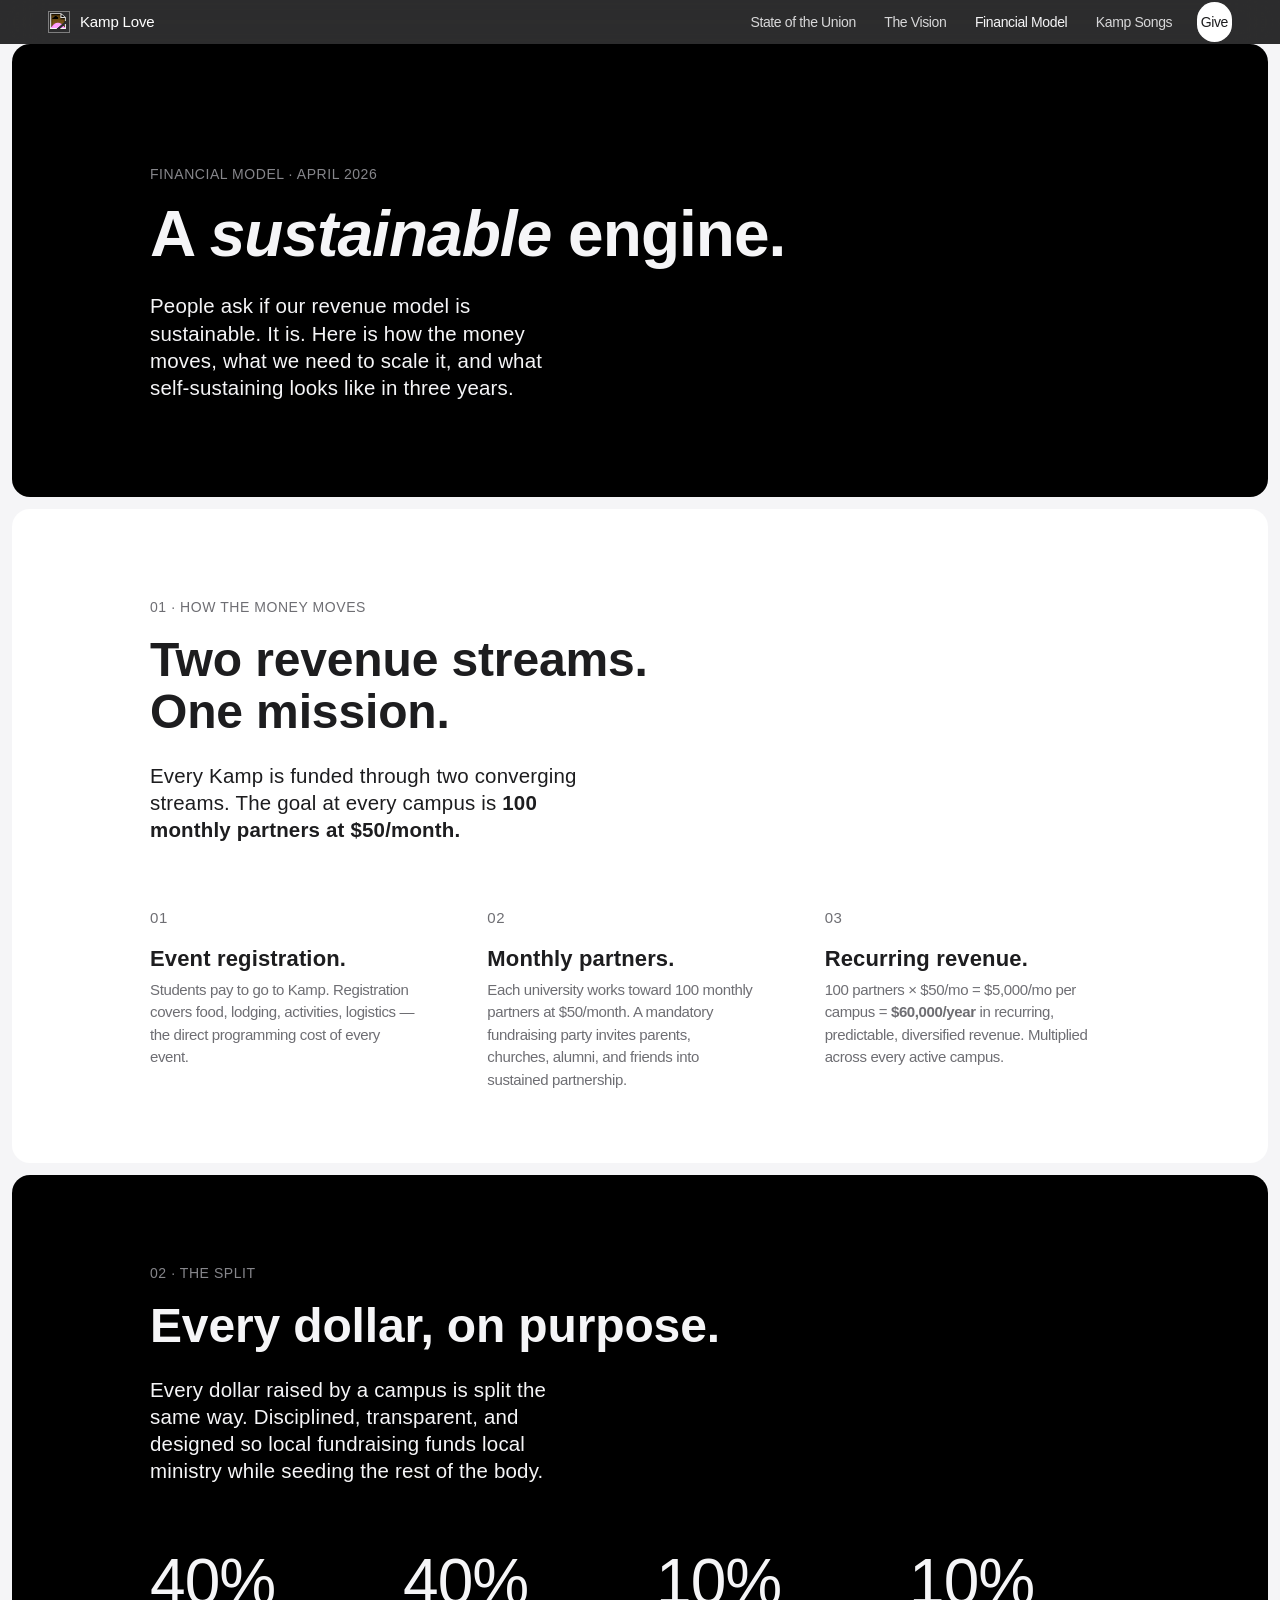
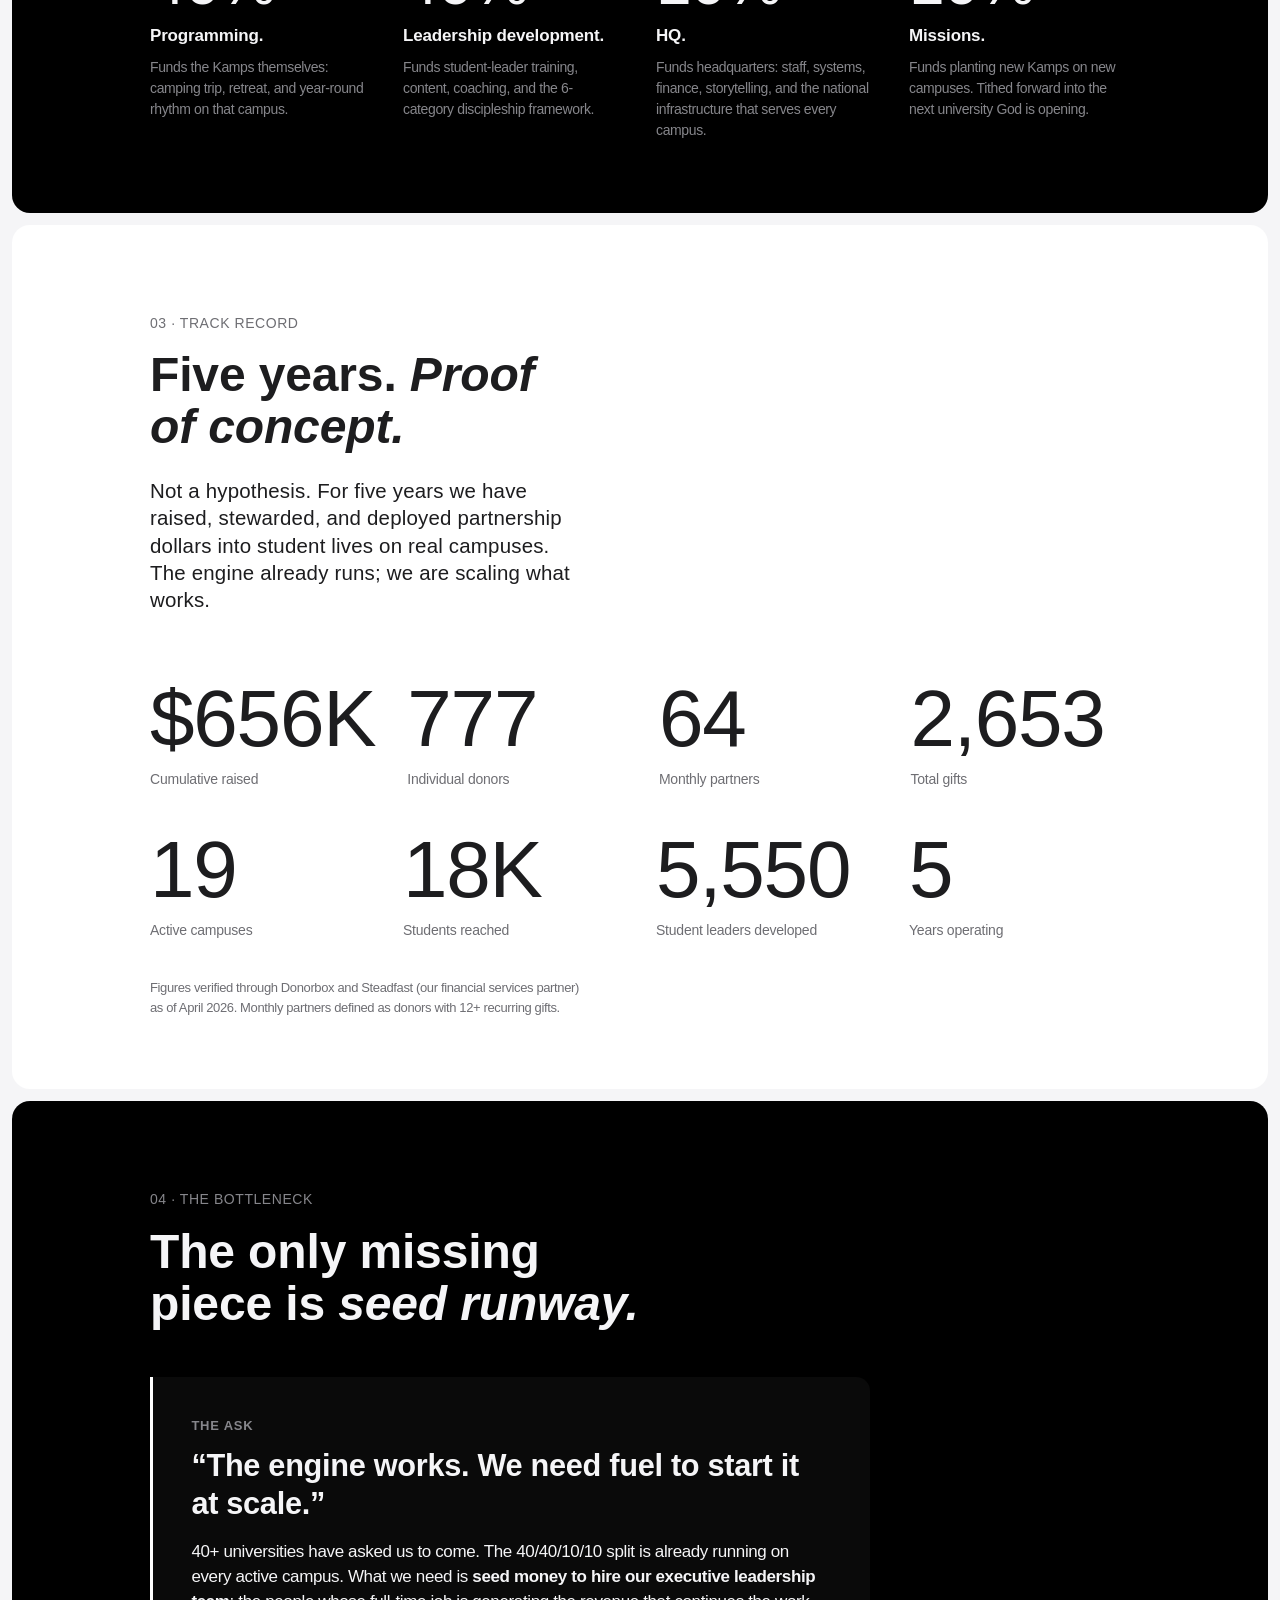
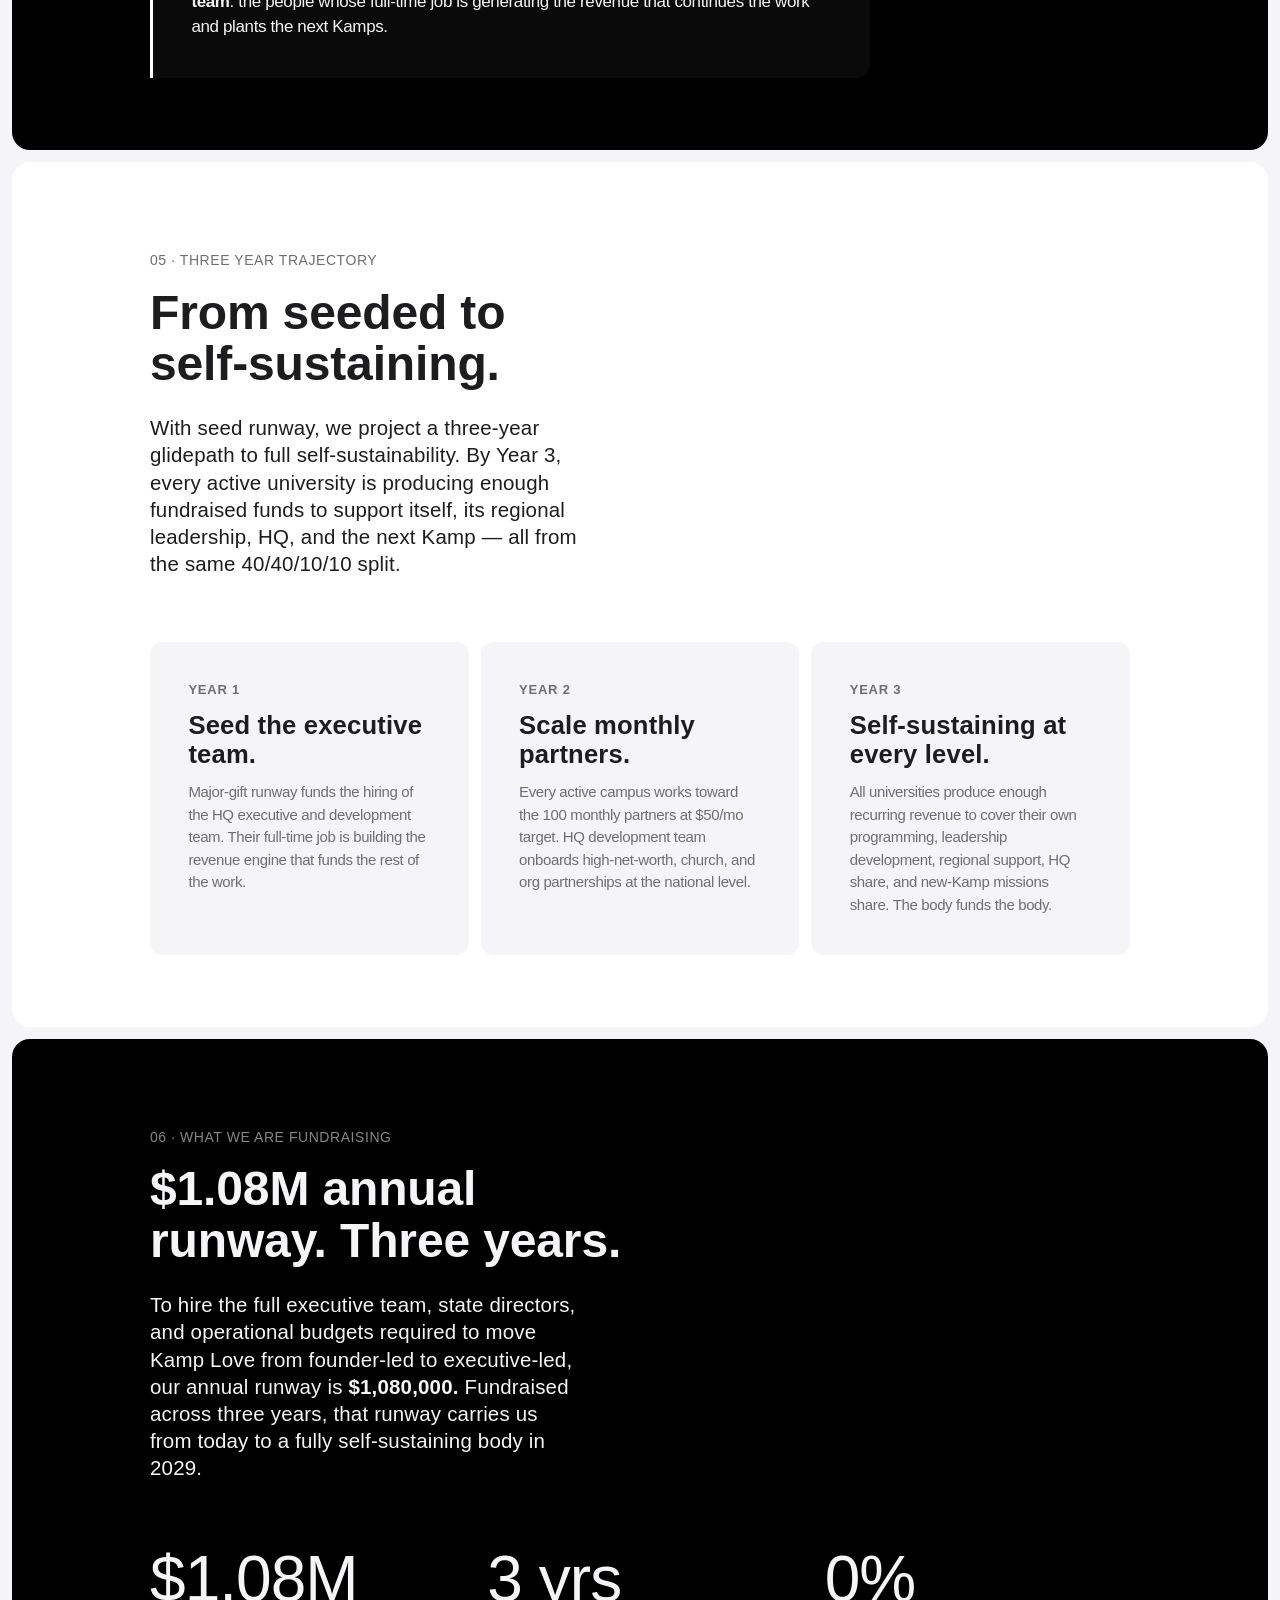
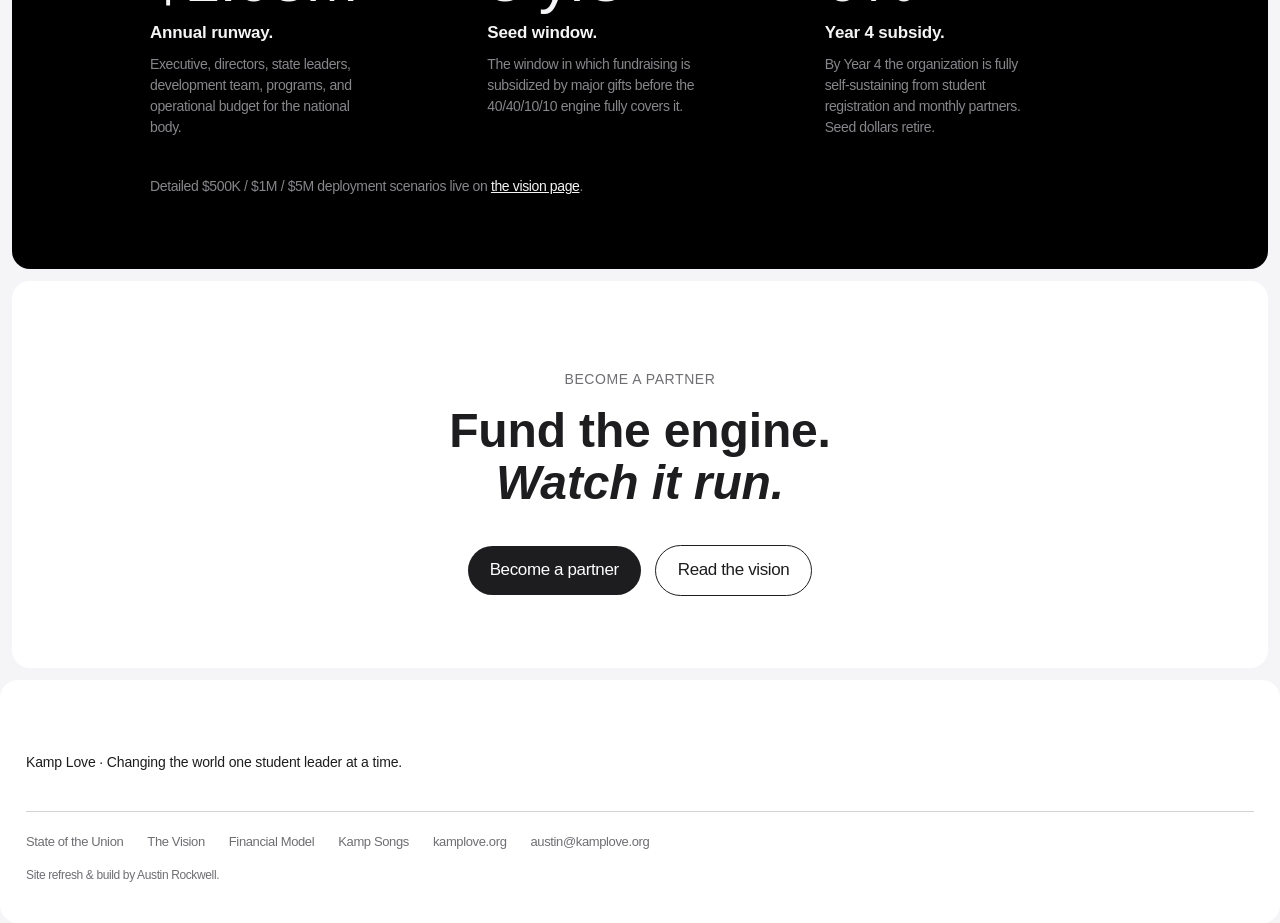
==== commit 16f93025: "Add kampfire mark, marquee ticker, and Kamp Love story video - Brand: kampfire icon (okay2.png, whit" ====
--- a/financial-model.html
+++ b/financial-model.html
@@ -6,7 +6,7 @@
 <title>Kamp Love &mdash; Financial Model</title>
 <meta name="description" content="The Kamp Love revenue engine. 100 monthly partners at $50/mo. The 40/40/10/10 split. A three-year glidepath to self-sustaining.">
 <link rel="icon" href="https://cdn.prod.website-files.com/66d770a34f7bb47b876dfcc5/66d78a3b513117a1b3dc9fa3_okay2.png">
-<link rel="stylesheet" href="style.css?v=1">
+<link rel="stylesheet" href="style.css?v=2">
 </head>
 <body>
 
@@ -14,7 +14,7 @@
 
 <nav class="globalnav" aria-label="Global">
   <div class="globalnav-inner">
-    <a href="index.html" class="globalnav-brand">Kamp Love</a>
+    <a href="index.html" class="globalnav-brand"><img class="kampfire" src="https://cdn.prod.website-files.com/66d770a34f7bb47b876dfcc5/66d78a3b513117a1b3dc9fa3_okay2.png" alt="" width="22" height="22" />Kamp Love</a>
     <button class="globalnav-toggle" aria-expanded="false" aria-controls="globalnav-menu" aria-label="Menu">
       <span></span><span></span><span></span>
     </button>
@@ -205,6 +205,6 @@
   </div>
 </footer>
 
-<script src="js/site.js?v=1" defer></script>
+<script src="js/site.js?v=2" defer></script>
 </body>
 </html>
--- a/style.css
+++ b/style.css
@@ -96,10 +96,28 @@
   position: relative;
 }
 .globalnav-brand {
-  font-size: clamp(15px, 1vw + 7px, 17px);
+  font-size: clamp(13px, 1vw + 5px, 15px);
   font-weight: 500;
   letter-spacing: -0.01em;
-  display: flex; align-items: center; gap: 8px;
+  display: flex; align-items: center; gap: 10px;
+  color: #fff;
+}
+.globalnav-brand .kampfire {
+  width: 22px; height: 22px;
+  display: inline-block;
+  filter: invert(1) brightness(2);
+  transform-origin: 50% 80%;
+  animation: kampfire-flicker 2.4s ease-in-out infinite;
+}
+@keyframes kampfire-flicker {
+  0%, 100% { transform: scale(1) rotate(-0.4deg); opacity: 0.96; }
+  20%      { transform: scale(1.04) rotate(0.6deg); opacity: 1; }
+  40%      { transform: scale(0.98) rotate(-0.6deg); opacity: 0.92; }
+  60%      { transform: scale(1.03) rotate(0.4deg); opacity: 1; }
+  80%      { transform: scale(0.99) rotate(-0.2deg); opacity: 0.95; }
+}
+@media (prefers-reduced-motion: reduce) {
+  .globalnav-brand .kampfire { animation: none; }
 }
 .globalnav-links {
   display: flex; align-items: center;
@@ -168,6 +186,83 @@
 }
 @media (max-width: 480px) {
   .globalnav-cta { display: none; }
+}
+
+/* TICKER — horizontal infinite scroll: Camping · Connection · Community · Christ */
+.ticker {
+  width: 100%;
+  overflow: hidden;
+  border-top: 1px solid rgba(255,255,255,0.12);
+  border-bottom: 1px solid rgba(255,255,255,0.12);
+  padding: clamp(18px, 2vw, 28px) 0;
+  margin-top: clamp(48px, 6vw, 72px);
+  -webkit-mask-image: linear-gradient(90deg, transparent 0, #000 8%, #000 92%, transparent 100%);
+          mask-image: linear-gradient(90deg, transparent 0, #000 8%, #000 92%, transparent 100%);
+}
+.ticker-track {
+  display: flex; align-items: center;
+  gap: clamp(28px, 3vw, 44px);
+  width: max-content;
+  animation: ticker-scroll 38s linear infinite;
+}
+.ticker-track > .ticker-item {
+  display: inline-flex; align-items: center; gap: clamp(28px, 3vw, 44px);
+  font-family: var(--font-display);
+  font-size: clamp(20px, 2vw, 28px);
+  font-weight: 400;
+  letter-spacing: 0.009em;
+  color: #fff;
+  white-space: nowrap;
+}
+.ticker-flame {
+  width: clamp(18px, 1.6vw, 24px);
+  height: clamp(18px, 1.6vw, 24px);
+  filter: invert(1) brightness(2);
+  flex-shrink: 0;
+  transform-origin: 50% 80%;
+  animation: kampfire-flicker 2.4s ease-in-out infinite;
+}
+.ticker-track > .ticker-item:nth-child(2n) .ticker-flame { animation-delay: 0.6s; }
+.ticker-track > .ticker-item:nth-child(3n) .ticker-flame { animation-delay: 1.2s; }
+@keyframes ticker-scroll {
+  from { transform: translate3d(0, 0, 0); }
+  to   { transform: translate3d(-50%, 0, 0); }
+}
+@media (prefers-reduced-motion: reduce) {
+  .ticker-track { animation: none; }
+}
+
+/* VIDEO FACADE — lazy YouTube embed */
+.video-tile {
+  position: relative;
+  width: 100%;
+  aspect-ratio: 16 / 9;
+  border-radius: 14px;
+  overflow: hidden;
+  background: #000;
+  margin-top: clamp(36px, 4vw, 56px);
+  cursor: pointer;
+}
+.video-tile img {
+  width: 100%; height: 100%; object-fit: cover; display: block;
+  transition: transform 0.5s var(--ease), filter 0.4s var(--ease);
+}
+.video-tile:hover img { transform: scale(1.02); filter: brightness(0.85); }
+.video-play {
+  position: absolute; top: 50%; left: 50%;
+  transform: translate(-50%, -50%);
+  width: clamp(64px, 8vw, 96px); height: clamp(64px, 8vw, 96px);
+  border: 0; padding: 0; background: transparent;
+  display: flex; align-items: center; justify-content: center;
+  filter: drop-shadow(0 4px 16px rgba(0,0,0,0.4));
+  transition: transform 0.2s var(--ease);
+}
+.video-play:hover { transform: translate(-50%, -50%) scale(1.05); }
+.video-play svg { width: 100%; height: 100%; }
+.video-tile iframe {
+  position: absolute; inset: 0;
+  width: 100%; height: 100%;
+  border: 0;
 }
 
 /* TILES — white elevated surface on warm-gray page bg */
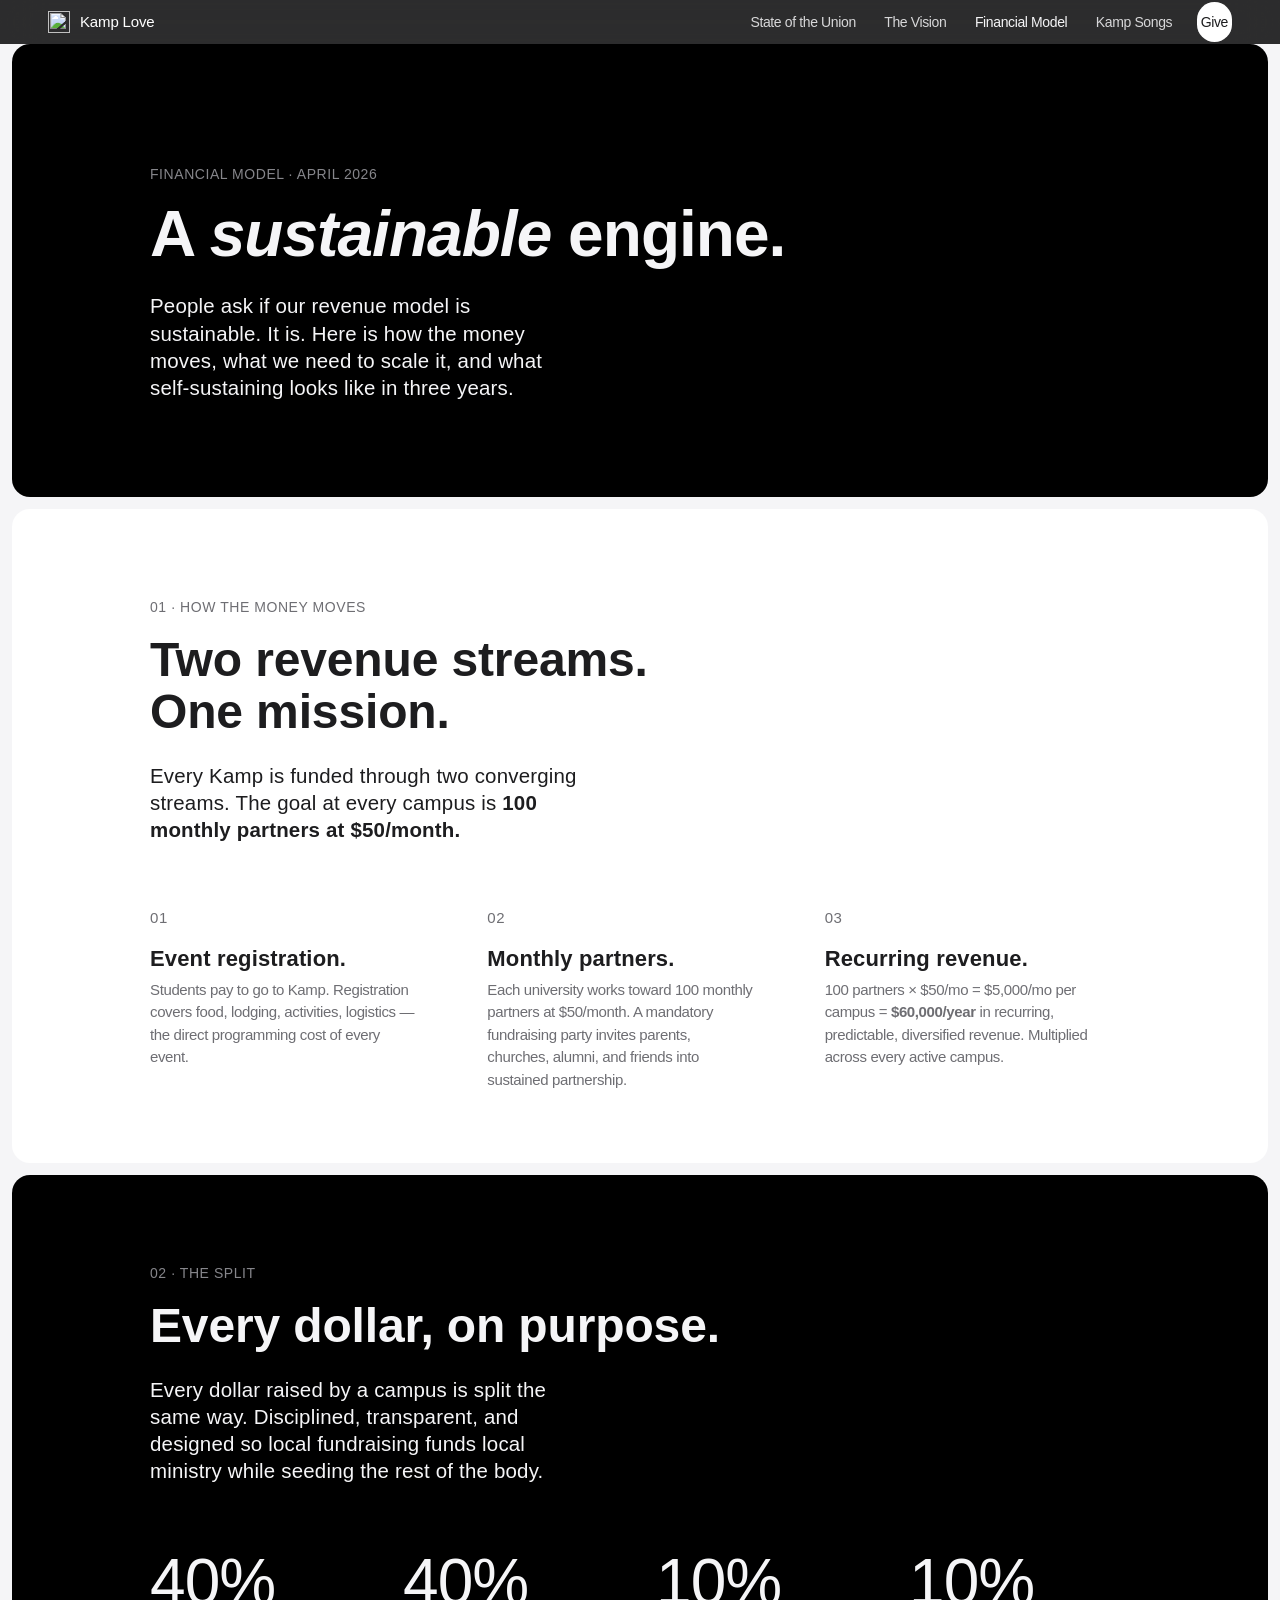
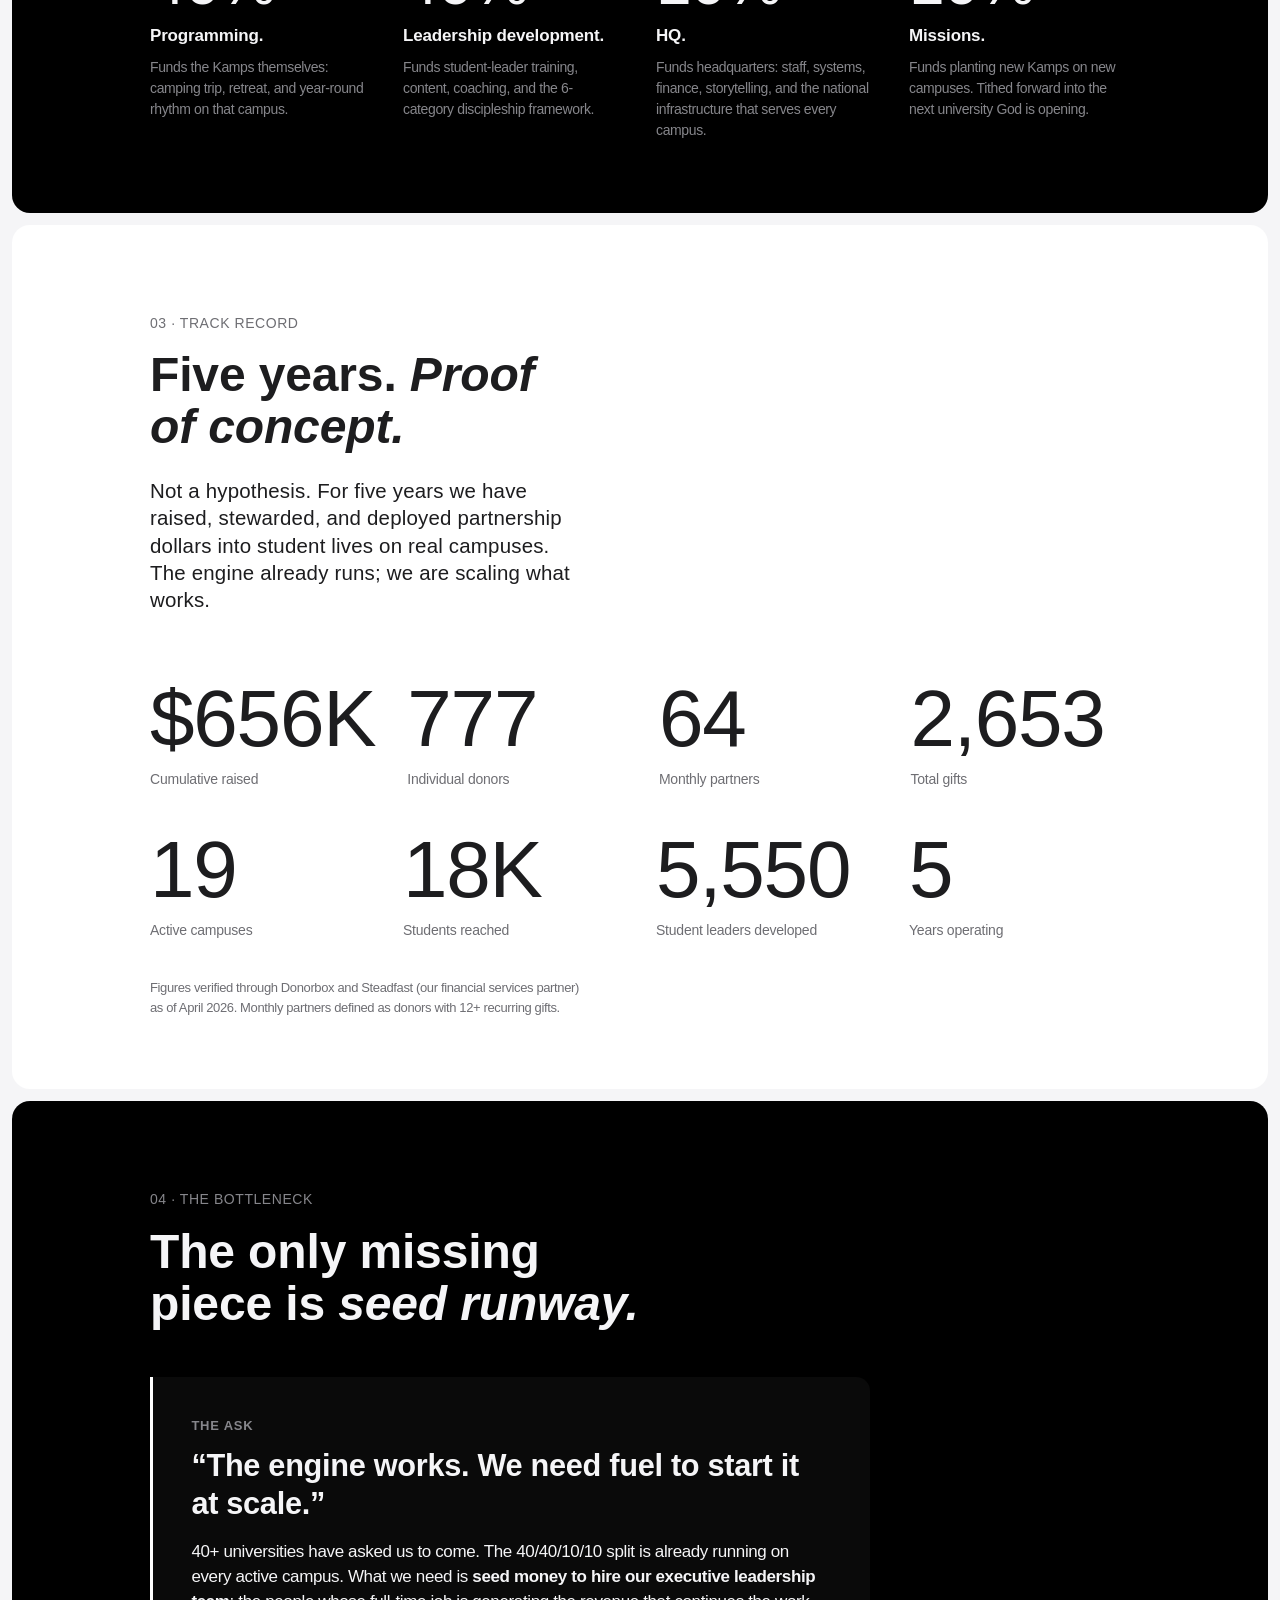
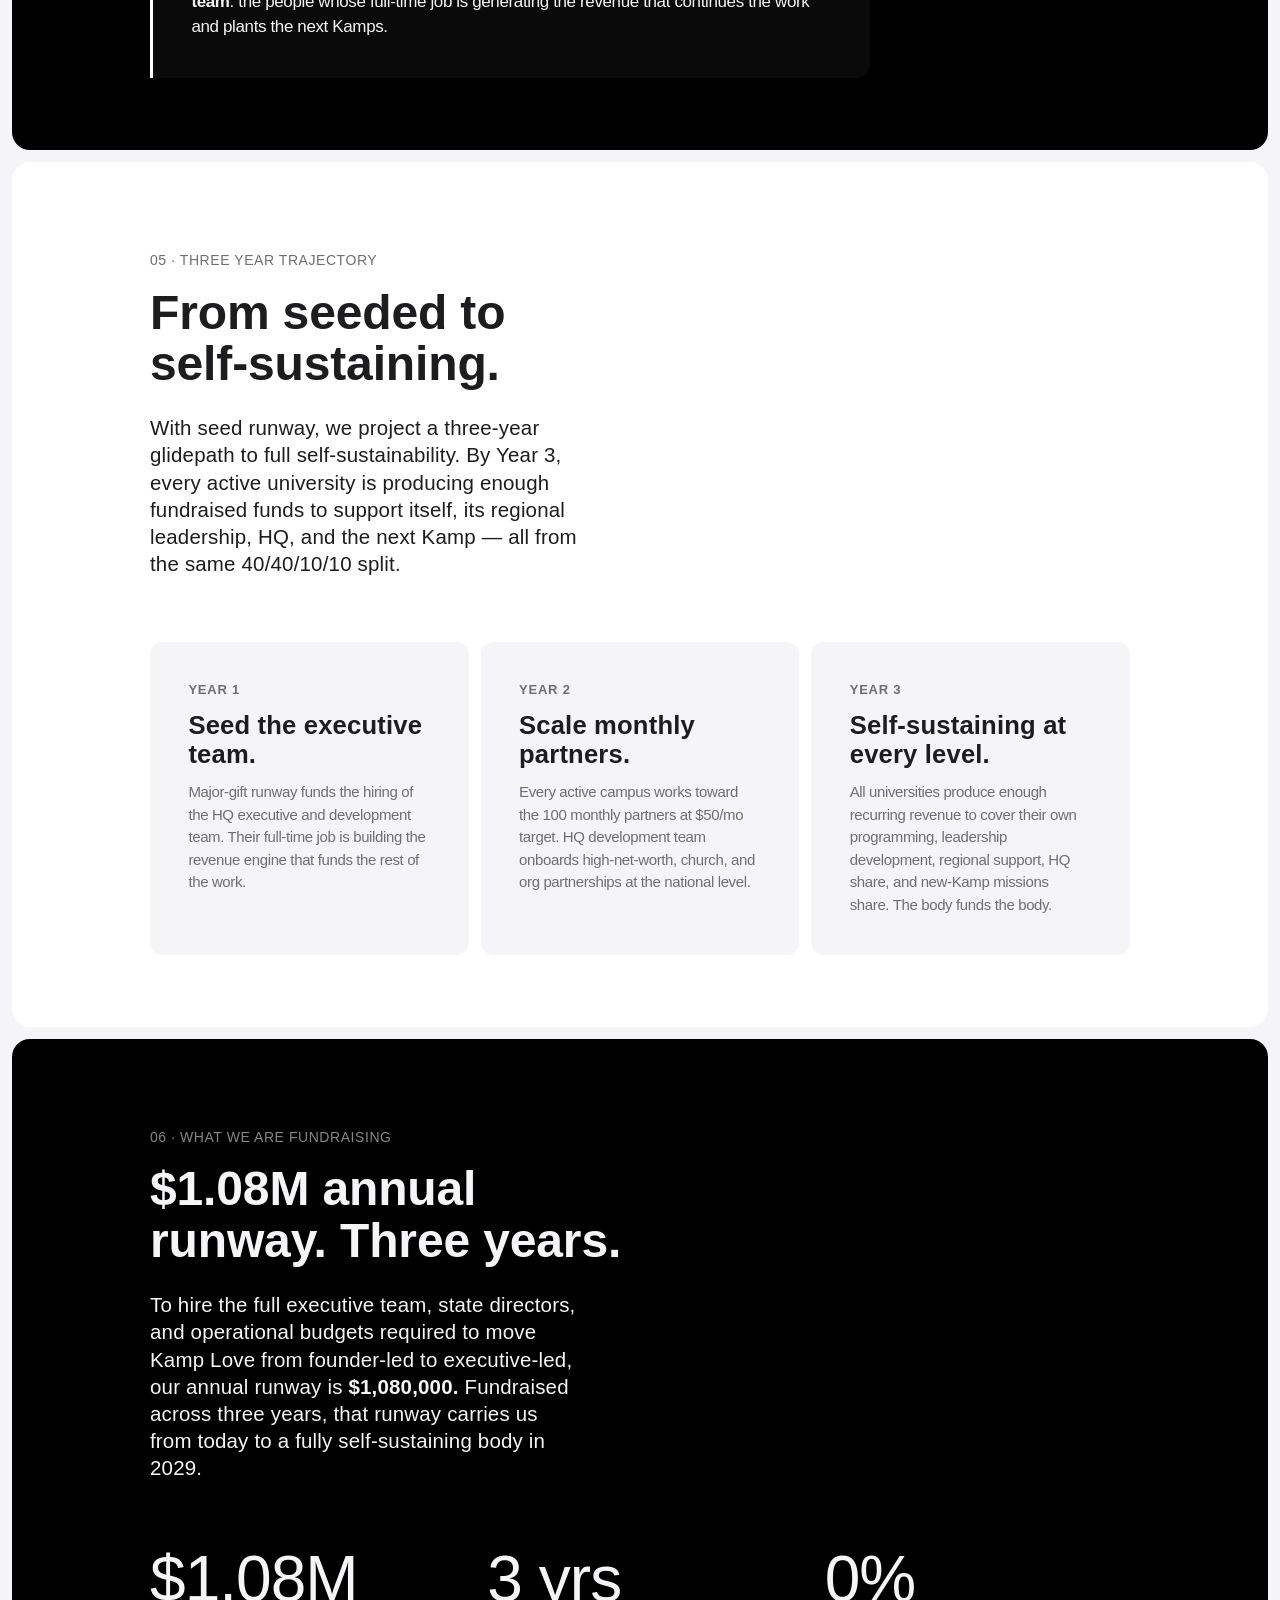
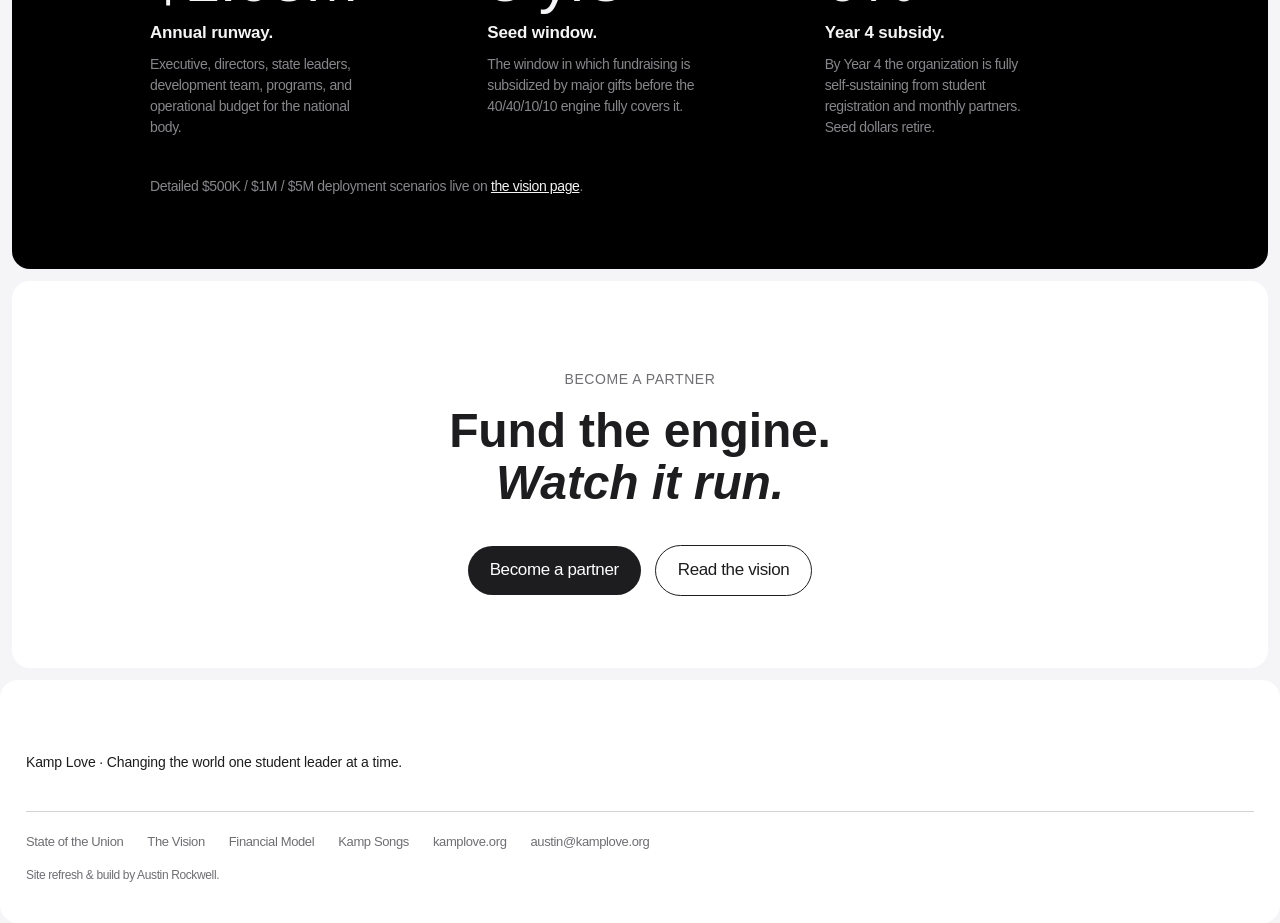
==== commit 0c402827: "Use Kamp Love white kampfire (okay1.png), drop invert filter The official white-on-transparent kampf" ====
--- a/financial-model.html
+++ b/financial-model.html
@@ -5,8 +5,8 @@
 <meta name="viewport" content="width=device-width,initial-scale=1">
 <title>Kamp Love &mdash; Financial Model</title>
 <meta name="description" content="The Kamp Love revenue engine. 100 monthly partners at $50/mo. The 40/40/10/10 split. A three-year glidepath to self-sustaining.">
-<link rel="icon" href="https://cdn.prod.website-files.com/66d770a34f7bb47b876dfcc5/66d78a3b513117a1b3dc9fa3_okay2.png">
-<link rel="stylesheet" href="style.css?v=2">
+<link rel="icon" href="https://cdn.prod.website-files.com/66d770a34f7bb47b876dfcc5/66d77a3447ccd7ce27a50755_okay1.png">
+<link rel="stylesheet" href="style.css?v=3">
 </head>
 <body>
 
@@ -14,7 +14,7 @@
 
 <nav class="globalnav" aria-label="Global">
   <div class="globalnav-inner">
-    <a href="index.html" class="globalnav-brand"><img class="kampfire" src="https://cdn.prod.website-files.com/66d770a34f7bb47b876dfcc5/66d78a3b513117a1b3dc9fa3_okay2.png" alt="" width="22" height="22" />Kamp Love</a>
+    <a href="index.html" class="globalnav-brand"><img class="kampfire" src="https://cdn.prod.website-files.com/66d770a34f7bb47b876dfcc5/66d77a3447ccd7ce27a50755_okay1.png" alt="" width="22" height="22" />Kamp Love</a>
     <button class="globalnav-toggle" aria-expanded="false" aria-controls="globalnav-menu" aria-label="Menu">
       <span></span><span></span><span></span>
     </button>
@@ -205,6 +205,6 @@
   </div>
 </footer>
 
-<script src="js/site.js?v=2" defer></script>
+<script src="js/site.js?v=3" defer></script>
 </body>
 </html>
--- a/style.css
+++ b/style.css
@@ -105,7 +105,6 @@
 .globalnav-brand .kampfire {
   width: 22px; height: 22px;
   display: inline-block;
-  filter: invert(1) brightness(2);
   transform-origin: 50% 80%;
   animation: kampfire-flicker 2.4s ease-in-out infinite;
 }
@@ -215,9 +214,8 @@
   white-space: nowrap;
 }
 .ticker-flame {
-  width: clamp(18px, 1.6vw, 24px);
-  height: clamp(18px, 1.6vw, 24px);
-  filter: invert(1) brightness(2);
+  width: clamp(20px, 1.8vw, 28px);
+  height: clamp(20px, 1.8vw, 28px);
   flex-shrink: 0;
   transform-origin: 50% 80%;
   animation: kampfire-flicker 2.4s ease-in-out infinite;
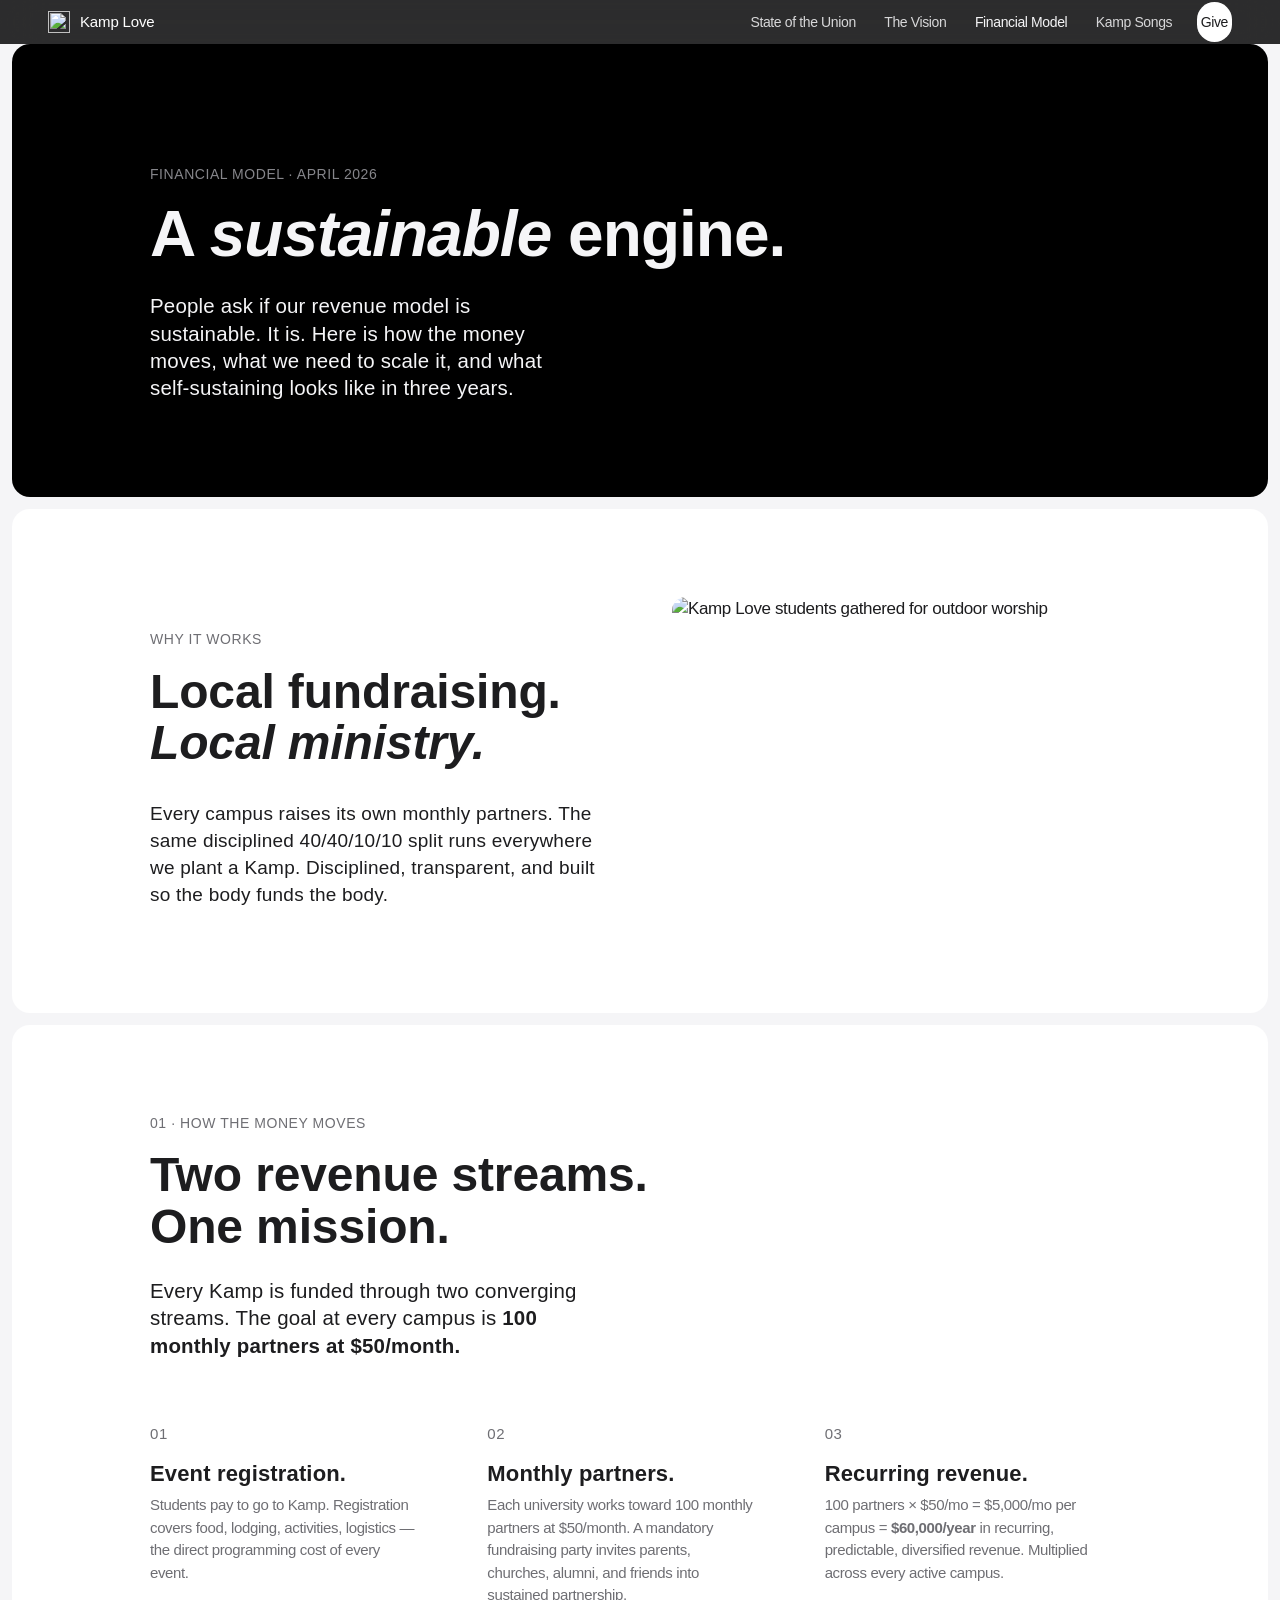
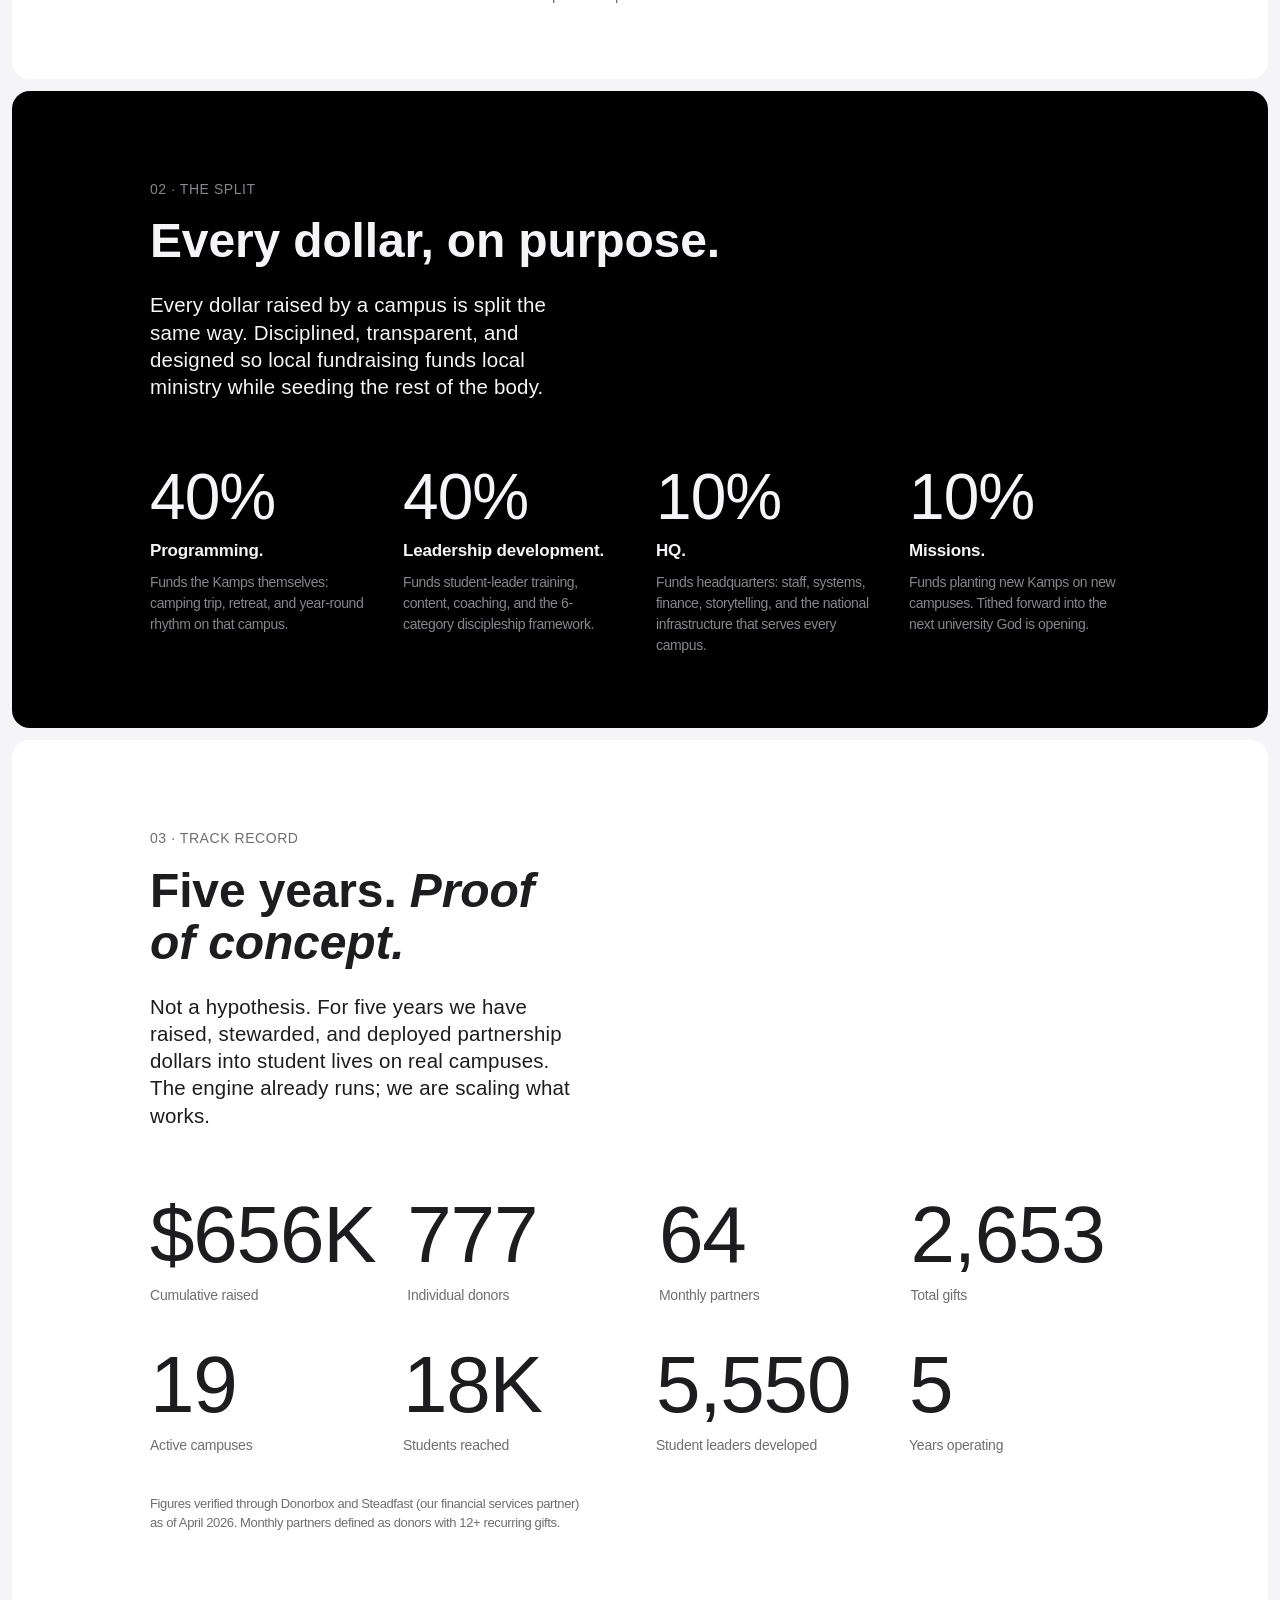
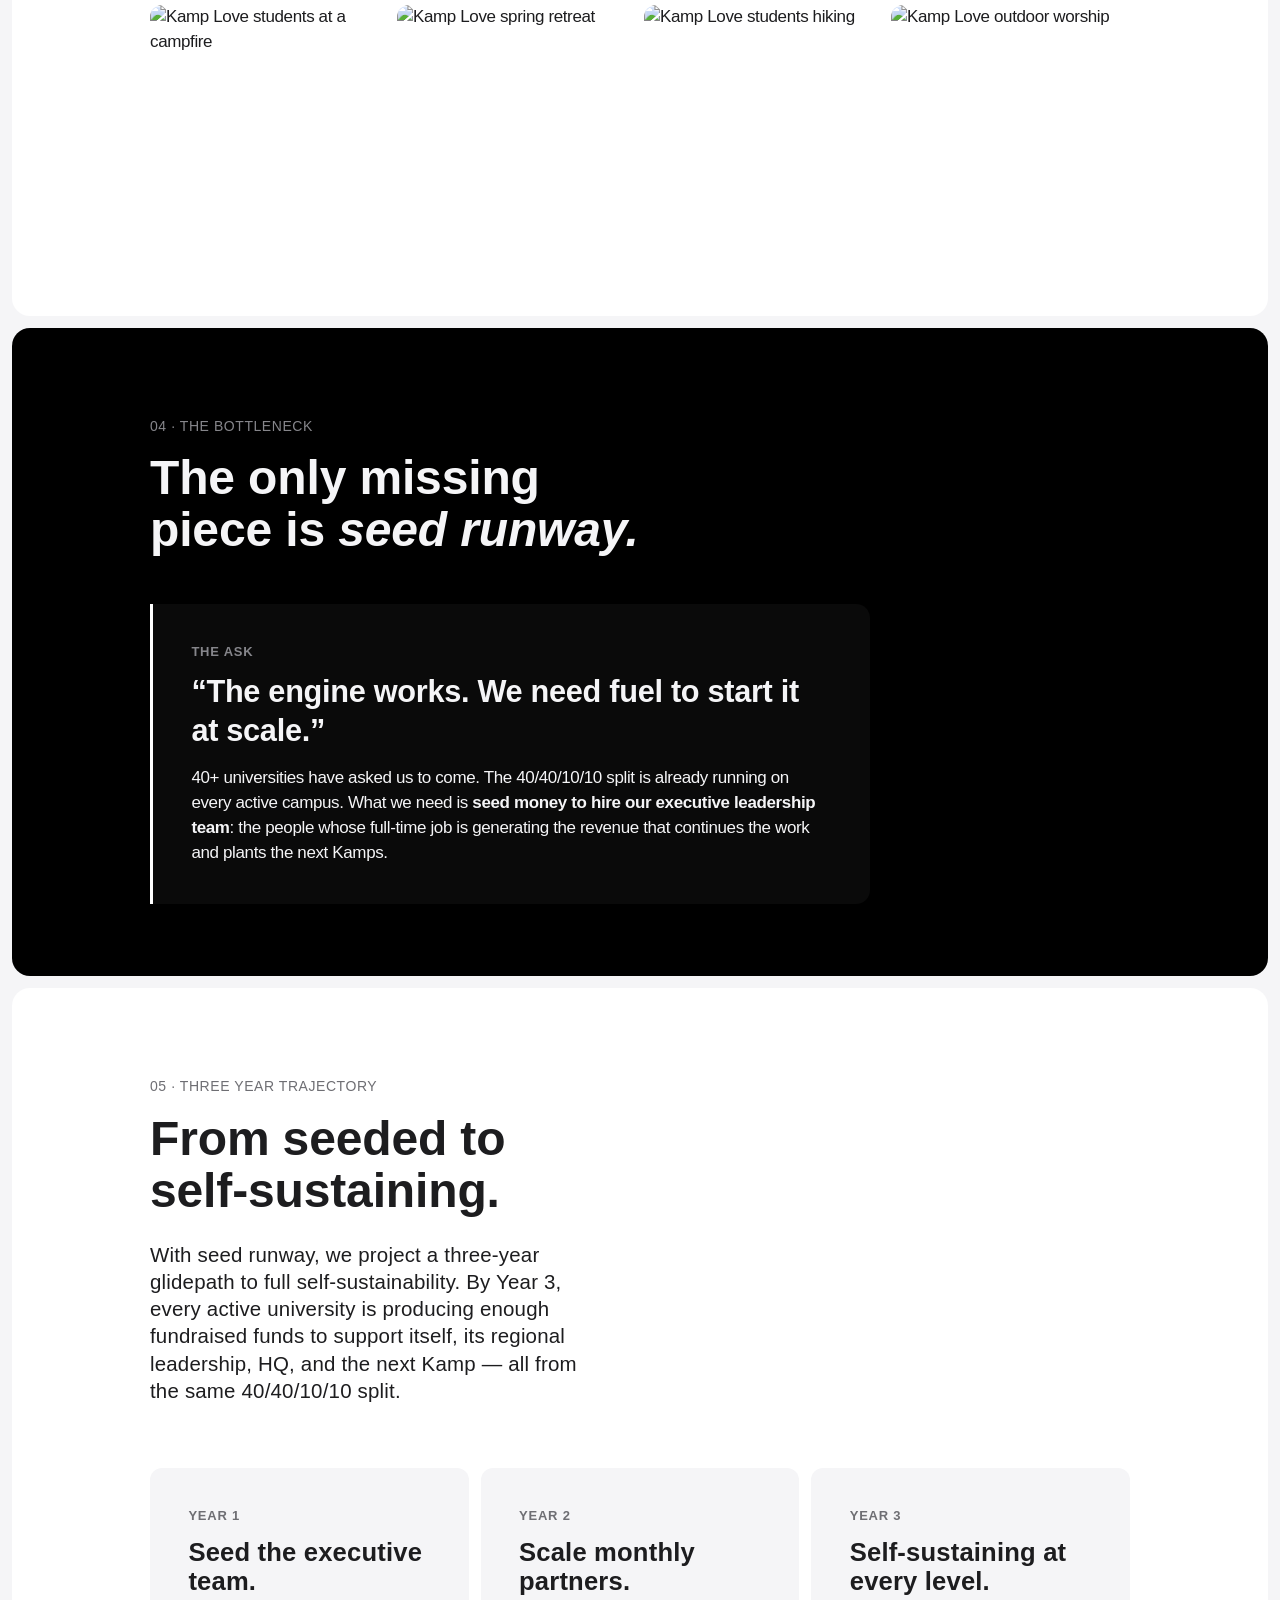
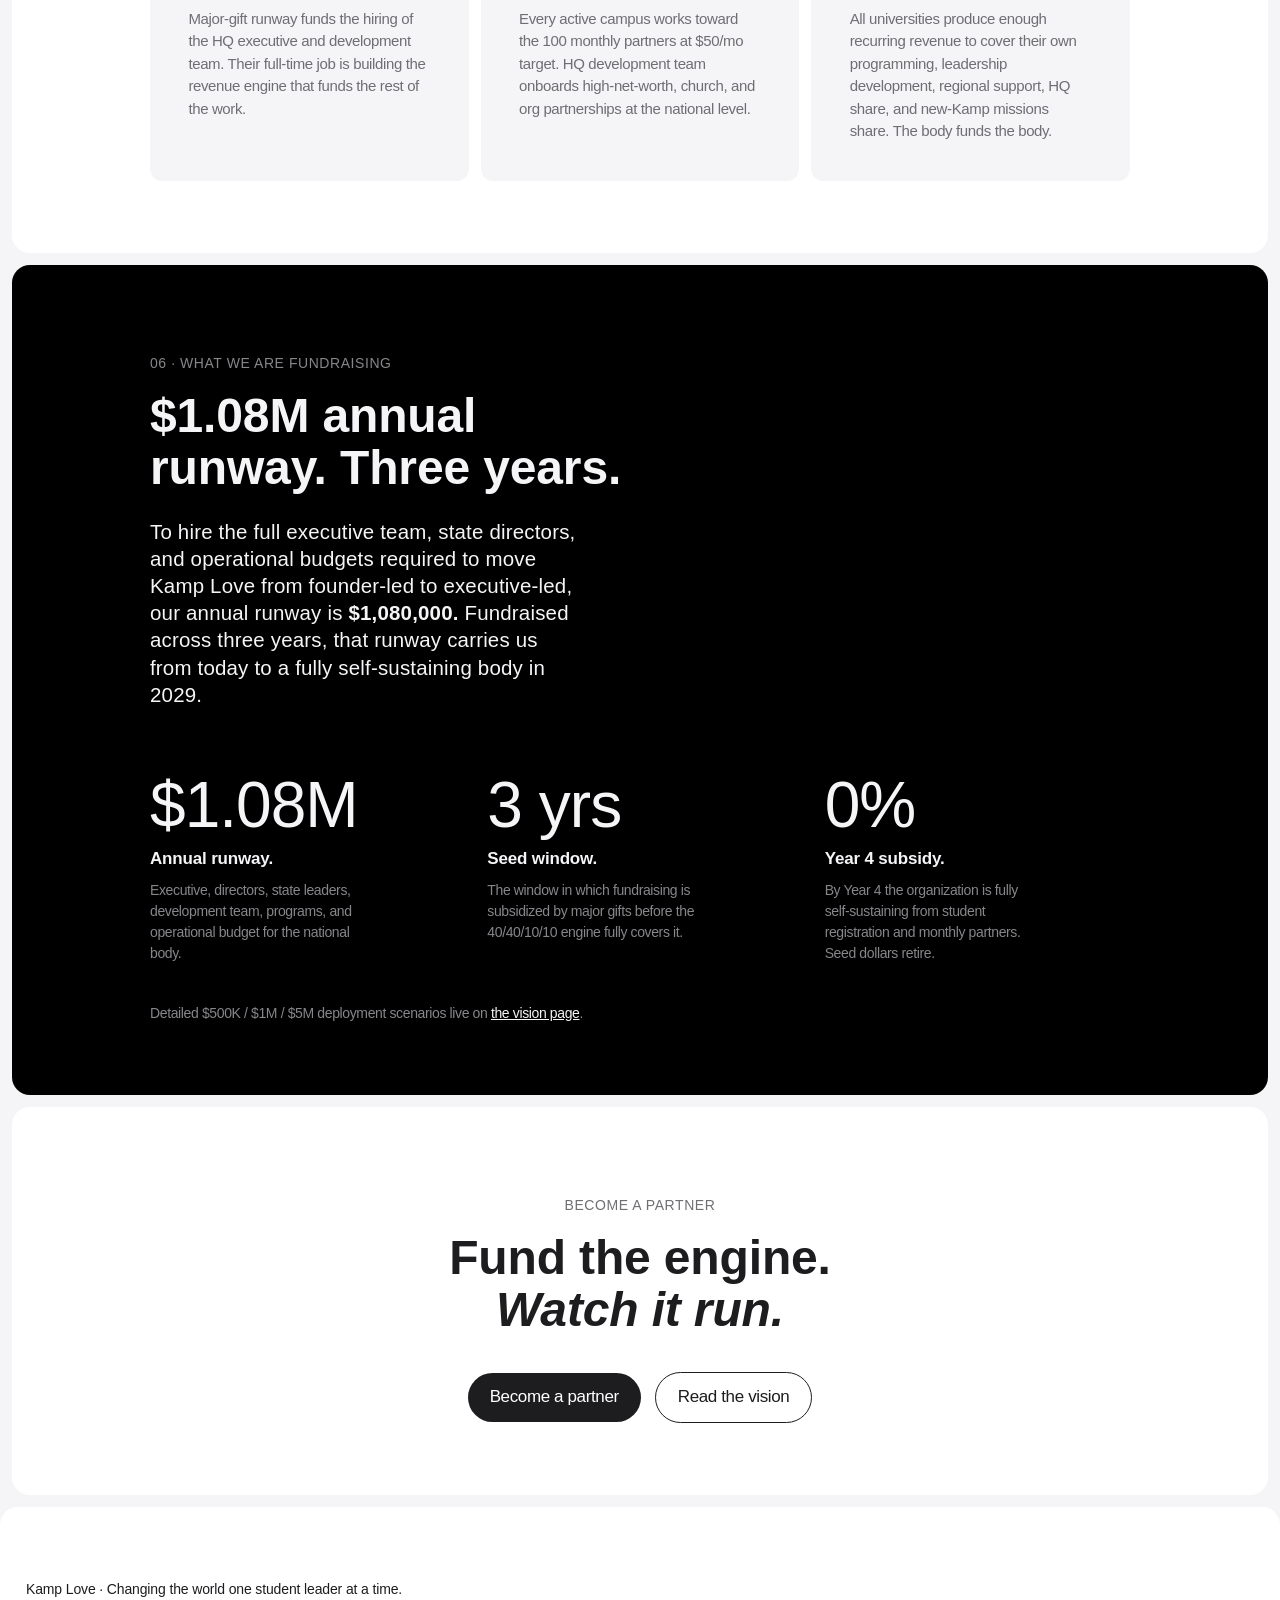
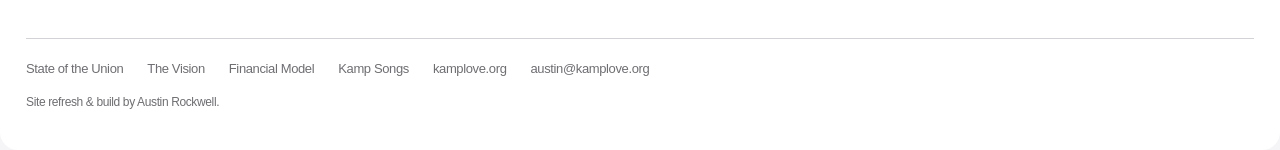
==== commit be60e624: "Conversion improvements: floating CTA, campus selector, more photos - Floating "Partner with us" pil" ====
--- a/financial-model.html
+++ b/financial-model.html
@@ -6,7 +6,7 @@
 <title>Kamp Love &mdash; Financial Model</title>
 <meta name="description" content="The Kamp Love revenue engine. 100 monthly partners at $50/mo. The 40/40/10/10 split. A three-year glidepath to self-sustaining.">
 <link rel="icon" href="https://cdn.prod.website-files.com/66d770a34f7bb47b876dfcc5/66d77a3447ccd7ce27a50755_okay1.png">
-<link rel="stylesheet" href="style.css?v=3">
+<link rel="stylesheet" href="style.css?v=4">
 </head>
 <body>
 
@@ -40,6 +40,21 @@
 
   <section class="tile">
     <div class="tile-inner">
+      <div class="split">
+        <div class="split-copy">
+          <p class="eyebrow">Why It Works</p>
+          <h2 class="headline">Local fundraising. <em>Local ministry.</em></h2>
+          <p class="body-text" style="margin-top:clamp(24px,3vw,32px)">Every campus raises its own monthly partners. The same disciplined 40/40/10/10 split runs everywhere we plant a Kamp. Disciplined, transparent, and built so the body funds the body.</p>
+        </div>
+        <div class="split-media">
+          <img src="https://cdn.prod.website-files.com/66d770a34f7bb47b876dfcc5/688d52ebc13418f046912c9a_IMG_4279.jpeg" alt="Kamp Love students gathered for outdoor worship" width="1200" height="900" loading="lazy">
+        </div>
+      </div>
+    </div>
+  </section>
+
+  <section class="tile">
+    <div class="tile-inner">
       <p class="eyebrow">01 &middot; How The Money Moves</p>
       <h2 class="headline">Two revenue streams. One mission.</h2>
       <p class="subhead">Every Kamp is funded through two converging streams. The goal at every campus is <strong>100 monthly partners at $50/month.</strong></p>
@@ -111,6 +126,12 @@
         <div class="stat"><div class="n">5</div><div class="l">Years operating</div></div>
       </div>
       <p class="footnote">Figures verified through Donorbox and Steadfast (our financial services partner) as of April 2026. Monthly partners defined as donors with 12+ recurring gifts.</p>
+      <div class="photo-strip" style="margin-top:clamp(48px,6vw,72px)">
+        <img src="https://cdn.prod.website-files.com/66d770a34f7bb47b876dfcc5/688a836aafe35f0cc5e7c6ac__DSC6552_websize.jpg" alt="Kamp Love students at a campfire" width="600" height="600" loading="lazy">
+        <img src="https://cdn.prod.website-files.com/66d770a34f7bb47b876dfcc5/688d55066a17214fbee280a4_IMG_4727_websize.jpg" alt="Kamp Love spring retreat" width="600" height="600" loading="lazy">
+        <img src="https://cdn.prod.website-files.com/66d770a34f7bb47b876dfcc5/66f5b5d6d66212101d54b7cc_kmaphero%20(1).jpg" alt="Kamp Love students hiking" width="600" height="600" loading="lazy">
+        <img src="https://cdn.prod.website-files.com/66d770a34f7bb47b876dfcc5/688d52ebc13418f046912c9a_IMG_4279.jpeg" alt="Kamp Love outdoor worship" width="600" height="600" loading="lazy">
+      </div>
     </div>
   </section>
 
@@ -189,6 +210,10 @@
   </section>
 
 </main>
+
+<div class="floating-cta" id="floatingCta">
+  <a class="pill" target="_blank" rel="noopener" data-donate-base="https://donorbox.org/kamp-love" href="https://donorbox.org/kamp-love">Partner with us</a>
+</div>
 
 <footer class="foot">
   <div class="foot-inner">
@@ -205,6 +230,6 @@
   </div>
 </footer>
 
-<script src="js/site.js?v=3" defer></script>
+<script src="js/site.js?v=4" defer></script>
 </body>
 </html>
--- a/style.css
+++ b/style.css
@@ -1153,6 +1153,90 @@
   color: var(--dim);
 }
 footer.foot .foot-credit a { color: var(--text); text-decoration: underline; }
+
+/* FLOATING CTA — sticky donate pill */
+.floating-cta {
+  position: fixed;
+  left: 50%;
+  bottom: clamp(16px, 3vw, 24px);
+  z-index: 90;
+  transform: translateX(-50%) translateY(140%);
+  opacity: 0;
+  pointer-events: none;
+  transition: opacity 0.32s var(--ease), transform 0.32s var(--ease);
+}
+.floating-cta.is-visible {
+  opacity: 1;
+  pointer-events: auto;
+  transform: translateX(-50%) translateY(0);
+}
+.floating-cta .pill {
+  background: var(--text);
+  color: #fff;
+  padding: 14px 26px;
+  font-size: 16px;
+  font-weight: 500;
+  border-radius: 980px;
+  box-shadow: 0 10px 30px rgba(0,0,0,0.18), 0 4px 10px rgba(0,0,0,0.10);
+  display: inline-flex; align-items: center; gap: 10px;
+}
+.floating-cta .pill::before {
+  content: '';
+  width: 18px; height: 18px;
+  background-image: url('https://cdn.prod.website-files.com/66d770a34f7bb47b876dfcc5/66d77a3447ccd7ce27a50755_okay1.png');
+  background-size: contain; background-repeat: no-repeat; background-position: center;
+  filter: invert(1) brightness(2);
+  flex-shrink: 0;
+  animation: kampfire-flicker 2.4s ease-in-out infinite;
+}
+@media (prefers-reduced-motion: reduce) {
+  .floating-cta { transition: opacity 0.01ms; }
+  .floating-cta .pill::before { animation: none; }
+}
+
+/* CAMPUS SELECTOR — give-options panel */
+.give-options {
+  max-width: 560px;
+  margin: clamp(28px, 3vw, 40px) auto 0;
+}
+.give-options-label {
+  display: block;
+  font-size: 14px;
+  letter-spacing: var(--tk-eyebrow);
+  text-transform: uppercase;
+  color: var(--dim);
+  margin-bottom: 10px;
+}
+.dark .give-options-label, .graphite .give-options-label { color: var(--dim-on-dark); }
+.give-options select {
+  width: 100%;
+  font-family: var(--font-text);
+  font-size: 17px;
+  letter-spacing: var(--tk-body);
+  color: var(--text);
+  background: #fff;
+  border: 1px solid var(--rule);
+  border-radius: 12px;
+  padding: 14px 44px 14px 18px;
+  appearance: none;
+  -webkit-appearance: none;
+  background-image: url("data:image/svg+xml;utf8,<svg xmlns='http://www.w3.org/2000/svg' viewBox='0 0 12 8' fill='none' stroke='%231d1d1f' stroke-width='1.5'><path d='M1 1.5l5 5 5-5'/></svg>");
+  background-repeat: no-repeat;
+  background-position: right 18px center;
+  background-size: 12px 8px;
+  cursor: pointer;
+  transition: border-color 0.2s var(--ease);
+}
+.give-options select:hover, .give-options select:focus-visible { border-color: var(--text); }
+.give-options-note {
+  font-size: 13px;
+  color: var(--dim);
+  margin-top: 12px;
+  text-align: center;
+  max-width: 56ch;
+  margin-left: auto;
+  margin-right: auto;
+}
 
 /* SCROLL-REVEAL — must match hiding-rule specificity */
 @media (prefers-reduced-motion: no-preference) {
